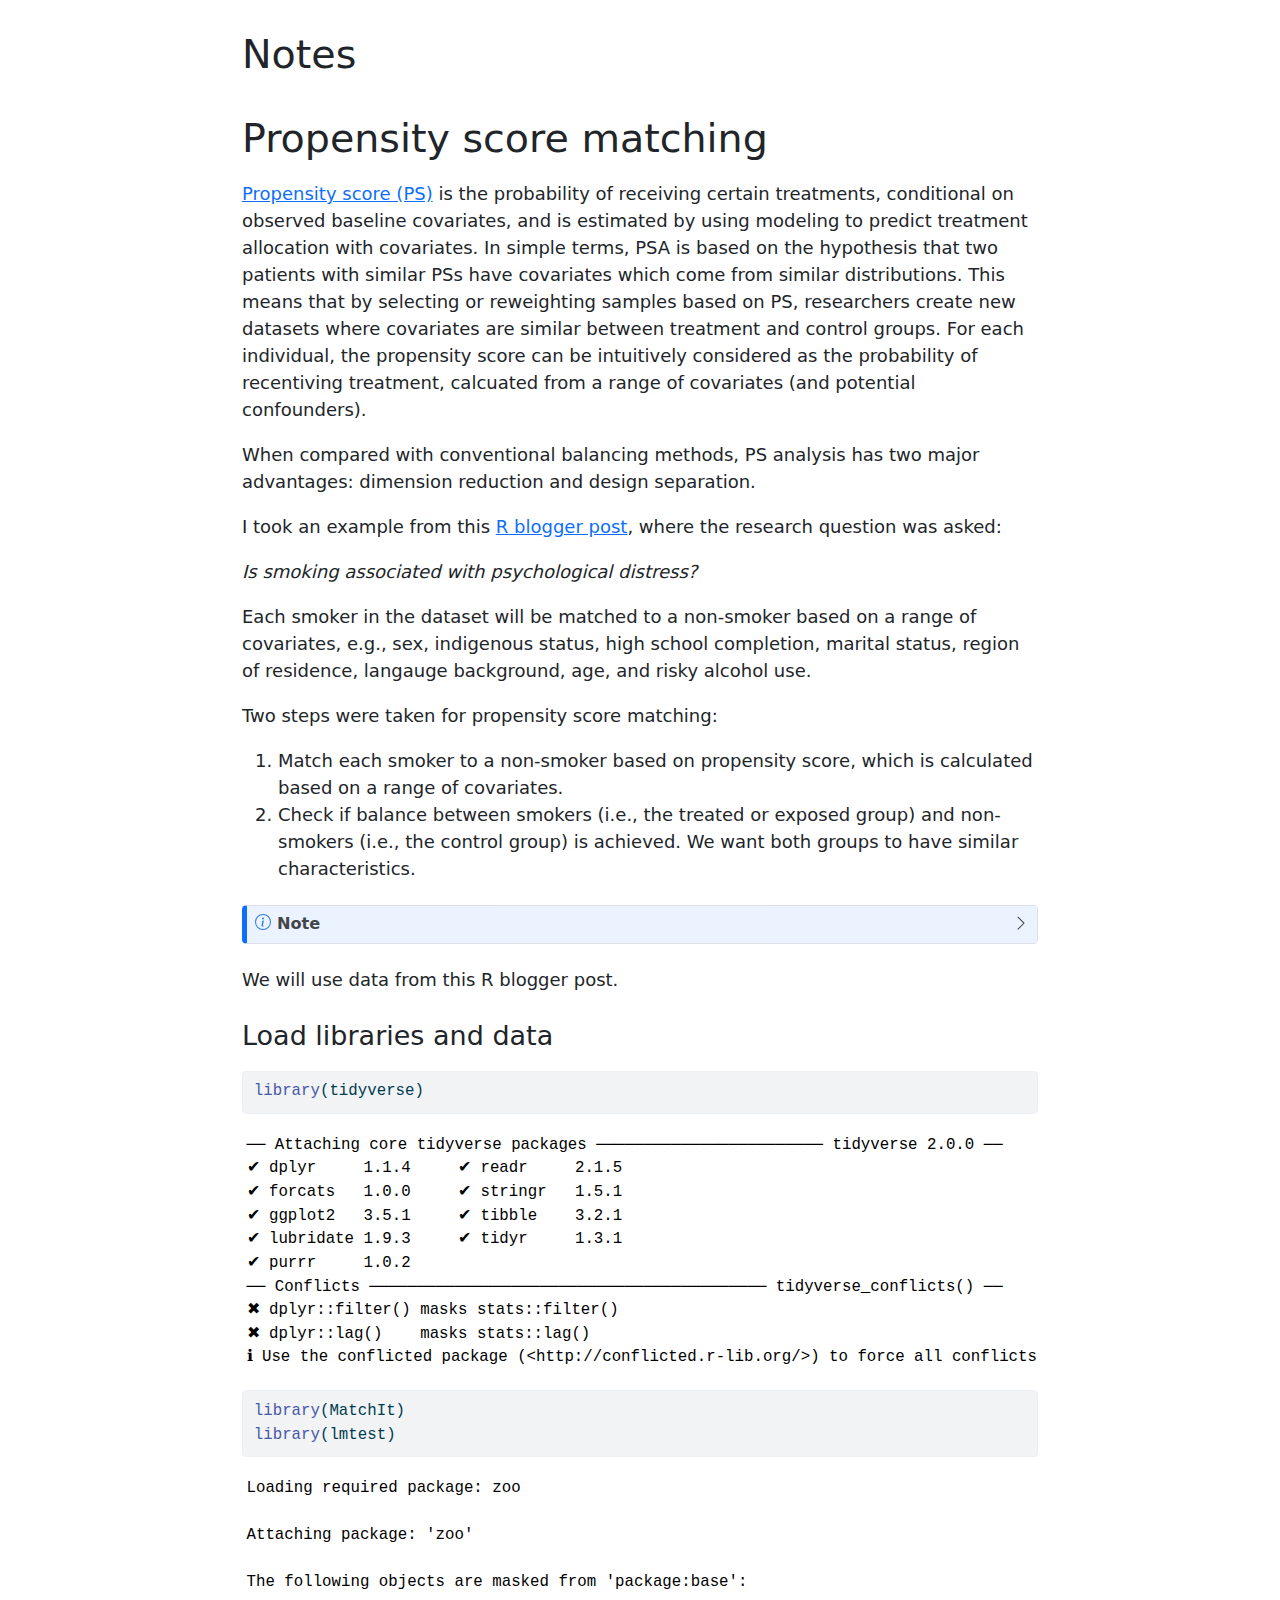
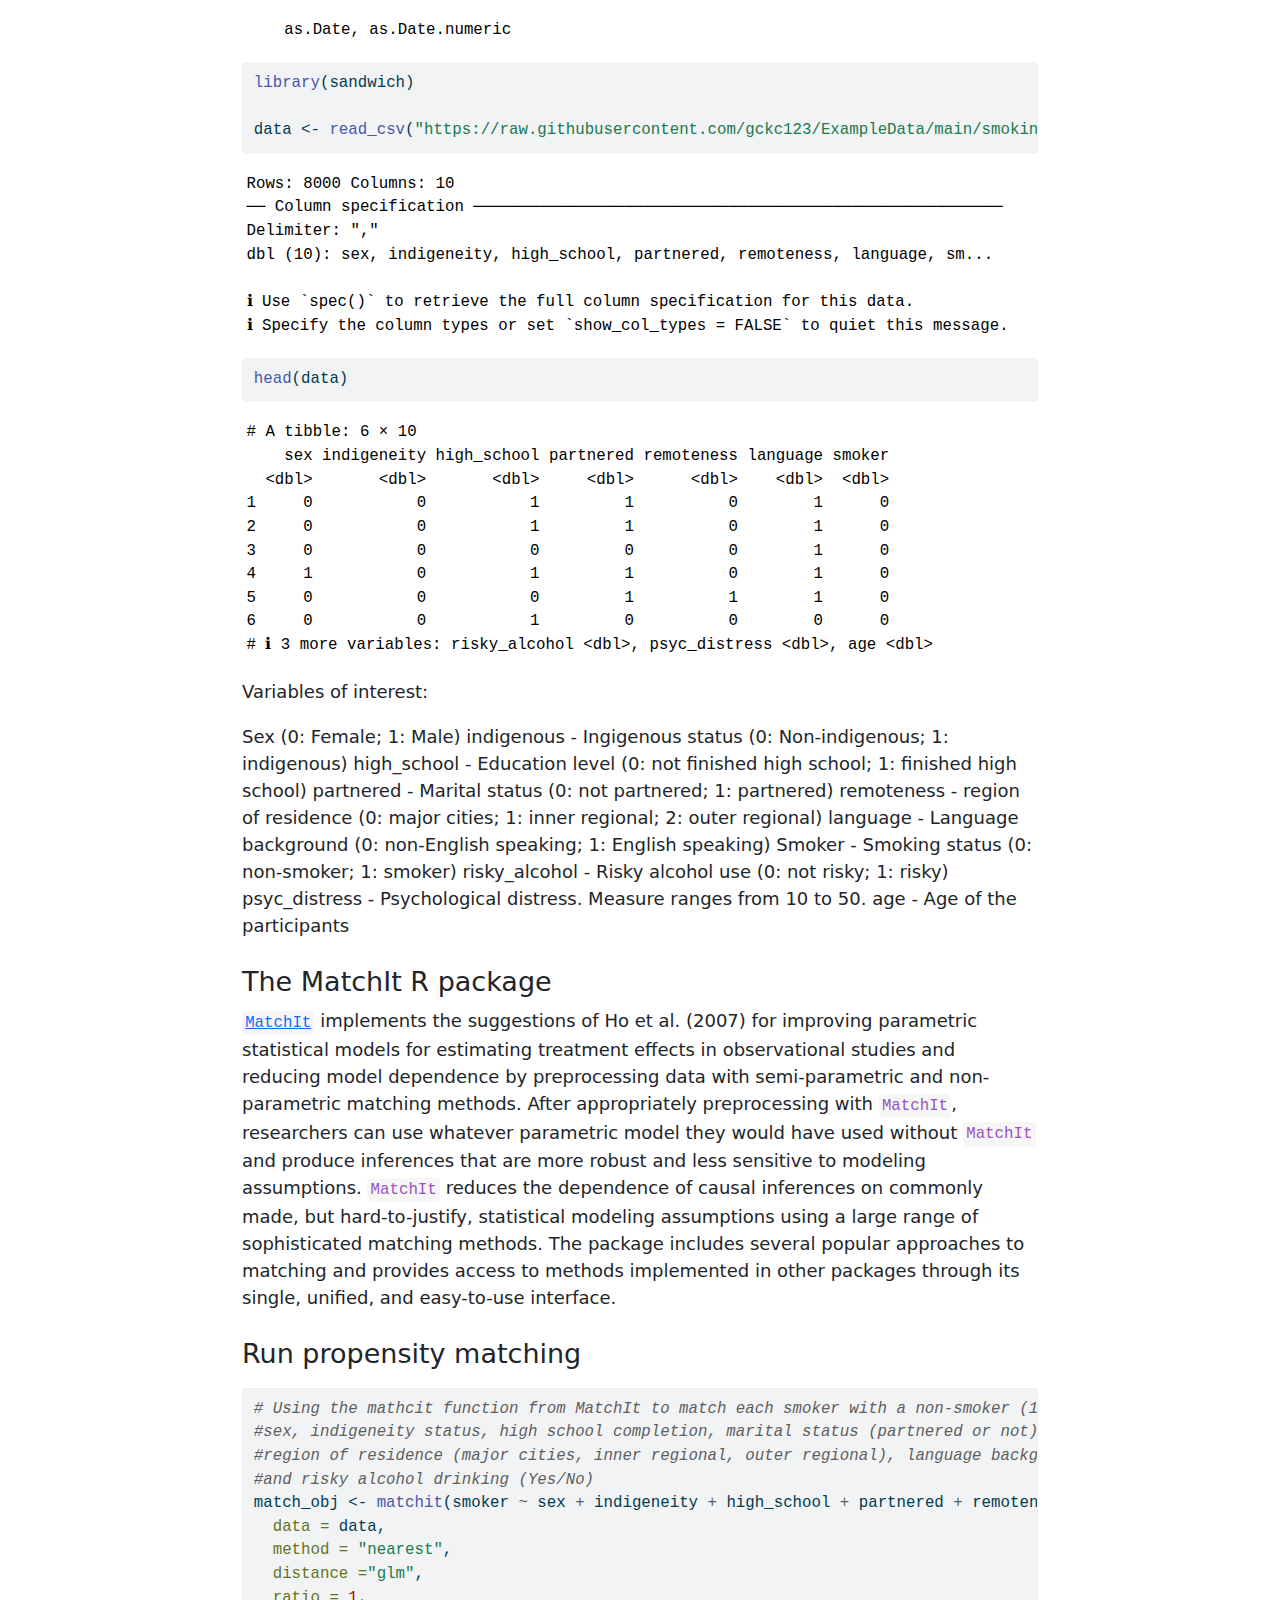
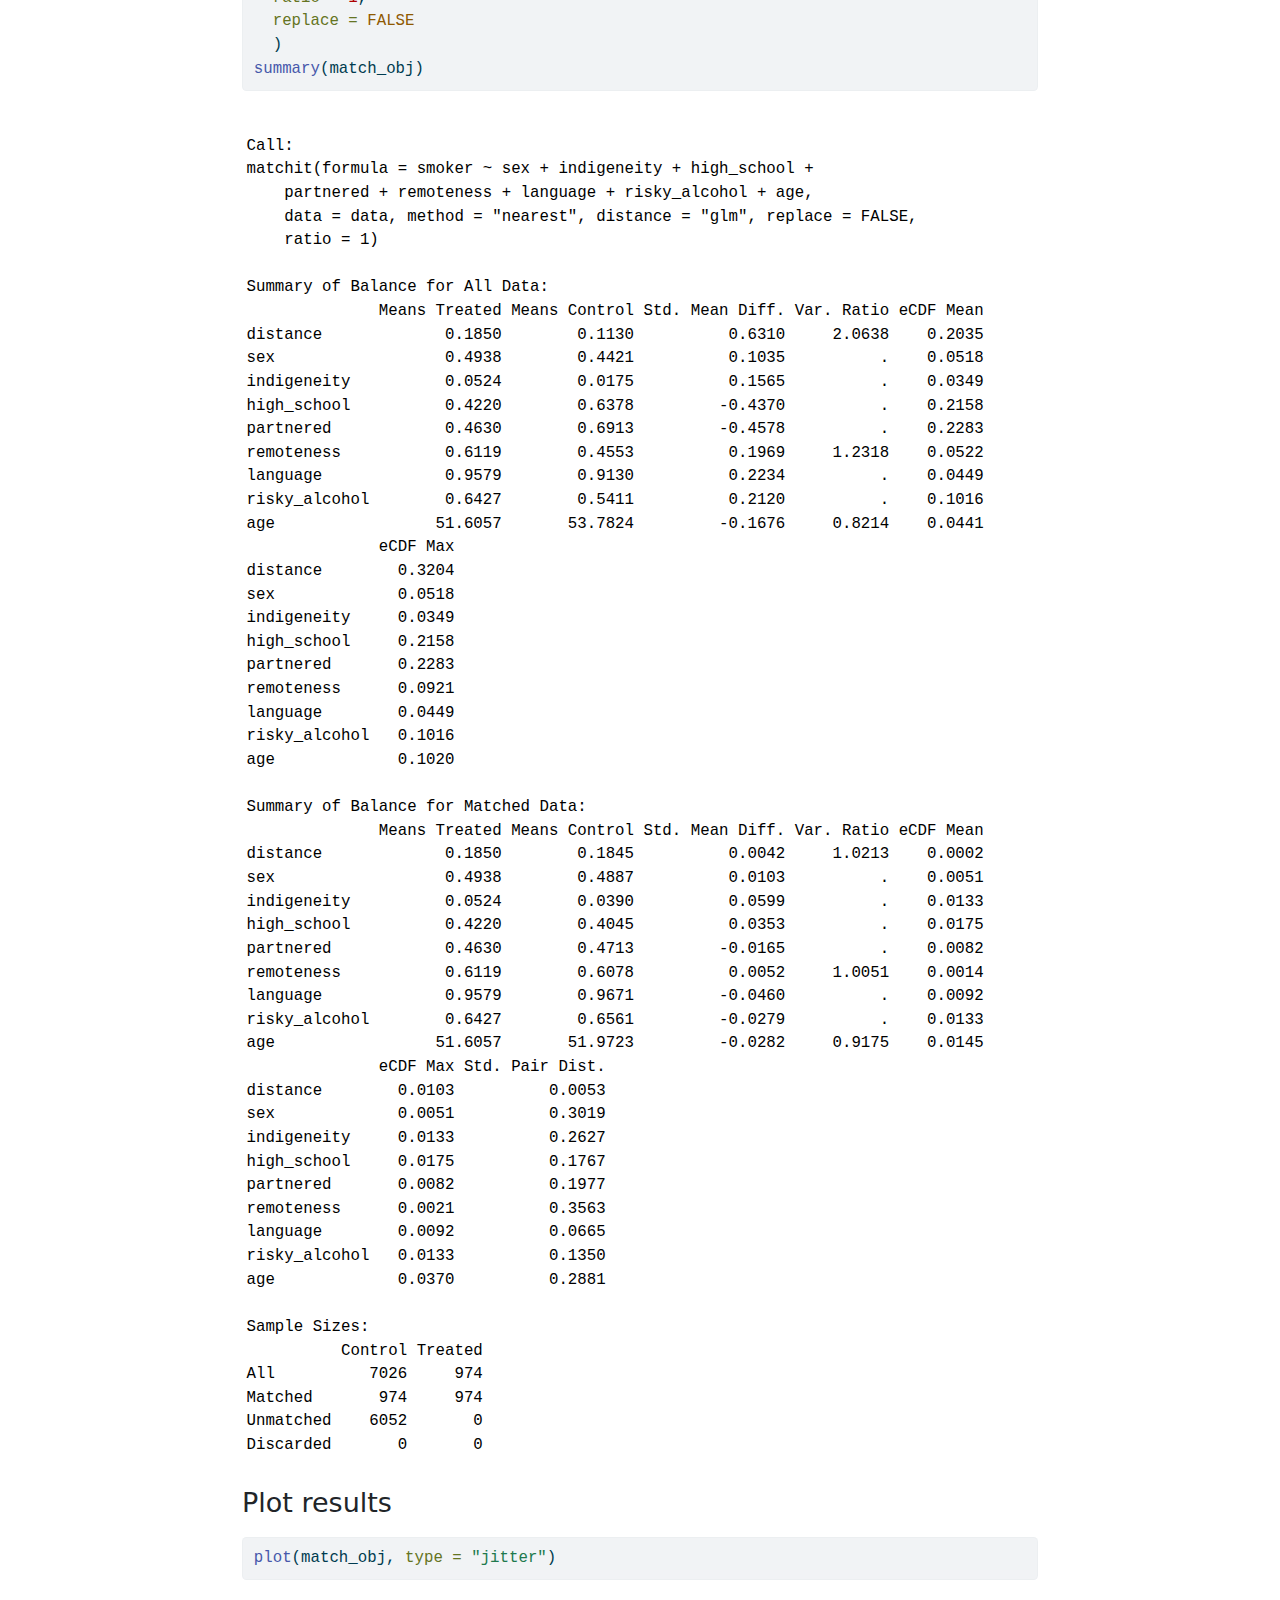
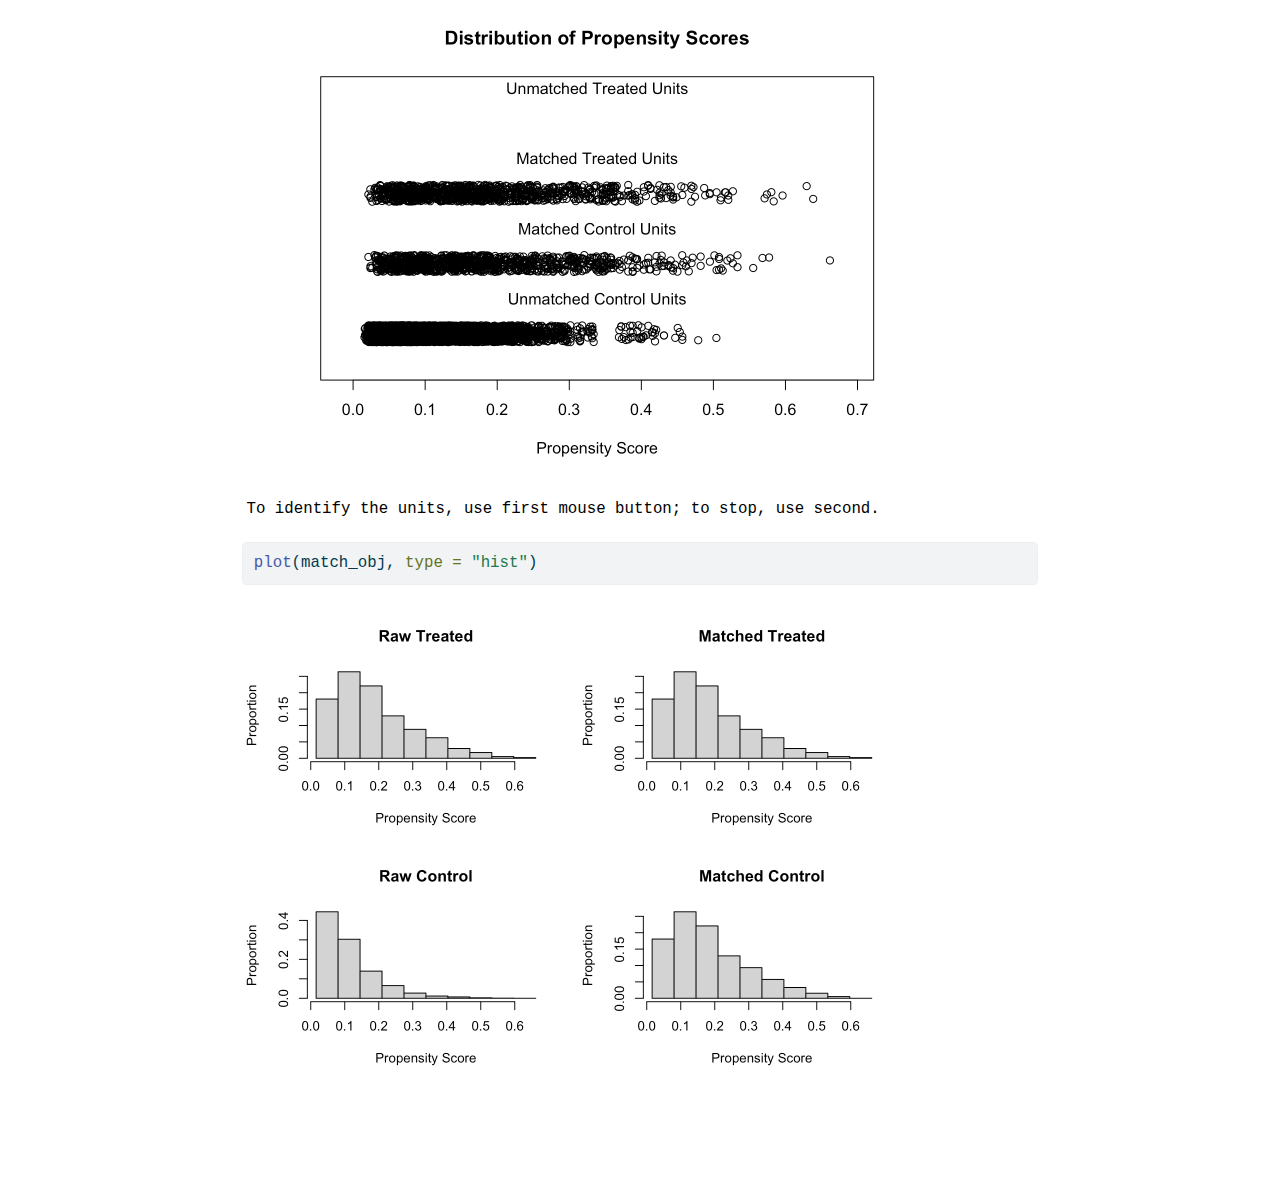
==== docs/Notes.html @ c9691640 "render docs" ====
<!DOCTYPE html>
<html xmlns="http://www.w3.org/1999/xhtml" lang="en" xml:lang="en"><head>

<meta charset="utf-8">
<meta name="generator" content="quarto-1.0.37">

<meta name="viewport" content="width=device-width, initial-scale=1.0, user-scalable=yes">


<title>Notes</title>
<style>
code{white-space: pre-wrap;}
span.smallcaps{font-variant: small-caps;}
span.underline{text-decoration: underline;}
div.column{display: inline-block; vertical-align: top; width: 50%;}
div.hanging-indent{margin-left: 1.5em; text-indent: -1.5em;}
ul.task-list{list-style: none;}
pre > code.sourceCode { white-space: pre; position: relative; }
pre > code.sourceCode > span { display: inline-block; line-height: 1.25; }
pre > code.sourceCode > span:empty { height: 1.2em; }
.sourceCode { overflow: visible; }
code.sourceCode > span { color: inherit; text-decoration: inherit; }
div.sourceCode { margin: 1em 0; }
pre.sourceCode { margin: 0; }
@media screen {
div.sourceCode { overflow: auto; }
}
@media print {
pre > code.sourceCode { white-space: pre-wrap; }
pre > code.sourceCode > span { text-indent: -5em; padding-left: 5em; }
}
pre.numberSource code
  { counter-reset: source-line 0; }
pre.numberSource code > span
  { position: relative; left: -4em; counter-increment: source-line; }
pre.numberSource code > span > a:first-child::before
  { content: counter(source-line);
    position: relative; left: -1em; text-align: right; vertical-align: baseline;
    border: none; display: inline-block;
    -webkit-touch-callout: none; -webkit-user-select: none;
    -khtml-user-select: none; -moz-user-select: none;
    -ms-user-select: none; user-select: none;
    padding: 0 4px; width: 4em;
    color: #aaaaaa;
  }
pre.numberSource { margin-left: 3em; border-left: 1px solid #aaaaaa;  padding-left: 4px; }
div.sourceCode
  {   }
@media screen {
pre > code.sourceCode > span > a:first-child::before { text-decoration: underline; }
}
code span.al { color: #ff0000; font-weight: bold; } /* Alert */
code span.an { color: #60a0b0; font-weight: bold; font-style: italic; } /* Annotation */
code span.at { color: #7d9029; } /* Attribute */
code span.bn { color: #40a070; } /* BaseN */
code span.bu { } /* BuiltIn */
code span.cf { color: #007020; font-weight: bold; } /* ControlFlow */
code span.ch { color: #4070a0; } /* Char */
code span.cn { color: #880000; } /* Constant */
code span.co { color: #60a0b0; font-style: italic; } /* Comment */
code span.cv { color: #60a0b0; font-weight: bold; font-style: italic; } /* CommentVar */
code span.do { color: #ba2121; font-style: italic; } /* Documentation */
code span.dt { color: #902000; } /* DataType */
code span.dv { color: #40a070; } /* DecVal */
code span.er { color: #ff0000; font-weight: bold; } /* Error */
code span.ex { } /* Extension */
code span.fl { color: #40a070; } /* Float */
code span.fu { color: #06287e; } /* Function */
code span.im { } /* Import */
code span.in { color: #60a0b0; font-weight: bold; font-style: italic; } /* Information */
code span.kw { color: #007020; font-weight: bold; } /* Keyword */
code span.op { color: #666666; } /* Operator */
code span.ot { color: #007020; } /* Other */
code span.pp { color: #bc7a00; } /* Preprocessor */
code span.sc { color: #4070a0; } /* SpecialChar */
code span.ss { color: #bb6688; } /* SpecialString */
code span.st { color: #4070a0; } /* String */
code span.va { color: #19177c; } /* Variable */
code span.vs { color: #4070a0; } /* VerbatimString */
code span.wa { color: #60a0b0; font-weight: bold; font-style: italic; } /* Warning */
</style>


<script src="site_libs/quarto-nav/quarto-nav.js"></script>
<script src="site_libs/clipboard/clipboard.min.js"></script>
<script src="site_libs/quarto-search/autocomplete.umd.js"></script>
<script src="site_libs/quarto-search/fuse.min.js"></script>
<script src="site_libs/quarto-search/quarto-search.js"></script>
<meta name="quarto:offset" content="./">
<script src="site_libs/quarto-html/quarto.js"></script>
<script src="site_libs/quarto-html/popper.min.js"></script>
<script src="site_libs/quarto-html/tippy.umd.min.js"></script>
<script src="site_libs/quarto-html/anchor.min.js"></script>
<link href="site_libs/quarto-html/tippy.css" rel="stylesheet">
<link href="site_libs/quarto-html/quarto-syntax-highlighting.css" rel="stylesheet" id="quarto-text-highlighting-styles">
<script src="site_libs/bootstrap/bootstrap.min.js"></script>
<link href="site_libs/bootstrap/bootstrap-icons.css" rel="stylesheet">
<link href="site_libs/bootstrap/bootstrap.min.css" rel="stylesheet" id="quarto-bootstrap" data-mode="light">
<script id="quarto-search-options" type="application/json">{
  "location": "sidebar",
  "copy-button": false,
  "collapse-after": 3,
  "panel-placement": "start",
  "type": "textbox",
  "limit": 20,
  "language": {
    "search-no-results-text": "No results",
    "search-matching-documents-text": "matching documents",
    "search-copy-link-title": "Copy link to search",
    "search-hide-matches-text": "Hide additional matches",
    "search-more-match-text": "more match in this document",
    "search-more-matches-text": "more matches in this document",
    "search-clear-button-title": "Clear",
    "search-detached-cancel-button-title": "Cancel",
    "search-submit-button-title": "Submit"
  }
}</script>


</head>

<body class="fullcontent">

<div id="quarto-search-results"></div>
<!-- content -->
<div id="quarto-content" class="quarto-container page-columns page-rows-contents page-layout-article">
<!-- sidebar -->
<!-- margin-sidebar -->
    
<!-- main -->
<main class="content" id="quarto-document-content">

<header id="title-block-header" class="quarto-title-block default">
<div class="quarto-title">
<h1 class="title">Notes</h1>
</div>



<div class="quarto-title-meta">

    
    
  </div>
  

</header>

<section id="propensity-score-matching" class="level1">
<h1>Propensity score matching</h1>
<p><a href="https://www.ncbi.nlm.nih.gov/pmc/articles/PMC8246231/">Propensity score (PS)</a> is the probability of receiving certain treatments, conditional on observed baseline covariates, and is estimated by using modeling to predict treatment allocation with covariates. In simple terms, PSA is based on the hypothesis that two patients with similar PSs have covariates which come from similar distributions. This means that by selecting or reweighting samples based on PS, researchers create new datasets where covariates are similar between treatment and control groups. For each individual, the propensity score can be intuitively considered as the probability of recentiving treatment, calcuated from a range of covariates (and potential confounders).</p>
<p>When compared with conventional balancing methods, PS analysis has two major advantages: dimension reduction and design separation.</p>
<p>I took an example from this <a href="https://www.r-bloggers.com/2022/04/propensity-score-matching/">R blogger post</a>, where the research question was asked:</p>
<p><em>Is smoking associated with psychological distress?</em></p>
<p>Each smoker in the dataset will be matched to a non-smoker based on a range of covariates, e.g., sex, indigenous status, high school completion, marital status, region of residence, langauge background, age, and risky alcohol use.</p>
<p>Two steps were taken for propensity score matching:</p>
<ol type="1">
<li>Match each smoker to a non-smoker based on propensity score, which is calculated based on a range of covariates.</li>
<li>Check if balance between smokers (i.e., the treated or exposed group) and non-smokers (i.e., the control group) is achieved. We want both groups to have similar characteristics.</li>
</ol>
<div class="callout-note callout callout-style-default callout-captioned">
<div class="callout-header d-flex align-content-center" data-bs-toggle="collapse" data-bs-target=".callout-1-contents" aria-controls="callout-1" aria-expanded="false" aria-label="Toggle callout">
<div class="callout-icon-container">
<i class="callout-icon"></i>
</div>
<div class="callout-caption-container flex-fill">
Note
</div>
<div class="callout-btn-toggle d-inline-block border-0 py-1 ps-1 pe-0 float-end"><i class="callout-toggle"></i></div>
</div>
<div id="callout-1" class="callout-1-contents callout-collapse collapse">
<div class="callout-body-container callout-body">
<p>There are <a href="https://www.ncbi.nlm.nih.gov/pmc/articles/PMC8246231/">six steps</a> in a complete analysis using propensity score matching:</p>
<ol type="1">
<li>Preprocess data sets, identify outliers, and interpolate missing values.</li>
<li>A model is specified, such as logistic regression, and trained on the dataset to predict whether a patient will be treated. For every patient, the trained model generates a probability of receiving treatment; i.e., his or her PS.</li>
<li>Matching based on PS, where different matching methods are tried, such as nearest neighbor, or optimal or genetic matching</li>
<li>The balance of covariates between treatment and control groups is checked by calculating balance statistics and generating plots. A poor balance indicates that the model estimating PS needs to be respecified.</li>
<li>The treatment effects are estimated using matched data.</li>
<li>Sensitivity analyses are performed to check the robustness of study results for hidden bias</li>
</ol>
</div>
</div>
</div>
<p>We will use data from this R blogger post.</p>
<section id="load-libraries-and-data" class="level3">
<h3 class="anchored" data-anchor-id="load-libraries-and-data">Load libraries and data</h3>
<div class="cell">
<div class="sourceCode cell-code" id="cb1"><pre class="sourceCode r code-with-copy"><code class="sourceCode r"><span id="cb1-1"><a href="#cb1-1" aria-hidden="true" tabindex="-1"></a><span class="fu">library</span>(tidyverse)</span></code><button title="Copy to Clipboard" class="code-copy-button"><i class="bi"></i></button></pre></div>
<div class="cell-output cell-output-stderr">
<pre><code>── Attaching core tidyverse packages ──────────────────────── tidyverse 2.0.0 ──
✔ dplyr     1.1.4     ✔ readr     2.1.5
✔ forcats   1.0.0     ✔ stringr   1.5.1
✔ ggplot2   3.5.1     ✔ tibble    3.2.1
✔ lubridate 1.9.3     ✔ tidyr     1.3.1
✔ purrr     1.0.2     
── Conflicts ────────────────────────────────────────── tidyverse_conflicts() ──
✖ dplyr::filter() masks stats::filter()
✖ dplyr::lag()    masks stats::lag()
ℹ Use the conflicted package (&lt;http://conflicted.r-lib.org/&gt;) to force all conflicts to become errors</code></pre>
</div>
<div class="sourceCode cell-code" id="cb3"><pre class="sourceCode r code-with-copy"><code class="sourceCode r"><span id="cb3-1"><a href="#cb3-1" aria-hidden="true" tabindex="-1"></a><span class="fu">library</span>(MatchIt)</span>
<span id="cb3-2"><a href="#cb3-2" aria-hidden="true" tabindex="-1"></a><span class="fu">library</span>(lmtest)</span></code><button title="Copy to Clipboard" class="code-copy-button"><i class="bi"></i></button></pre></div>
<div class="cell-output cell-output-stderr">
<pre><code>Loading required package: zoo

Attaching package: 'zoo'

The following objects are masked from 'package:base':

    as.Date, as.Date.numeric</code></pre>
</div>
<div class="sourceCode cell-code" id="cb5"><pre class="sourceCode r code-with-copy"><code class="sourceCode r"><span id="cb5-1"><a href="#cb5-1" aria-hidden="true" tabindex="-1"></a><span class="fu">library</span>(sandwich)</span>
<span id="cb5-2"><a href="#cb5-2" aria-hidden="true" tabindex="-1"></a></span>
<span id="cb5-3"><a href="#cb5-3" aria-hidden="true" tabindex="-1"></a>data <span class="ot">&lt;-</span> <span class="fu">read_csv</span>(<span class="st">"https://raw.githubusercontent.com/gckc123/ExampleData/main/smoking_psyc_distress.csv"</span>)</span></code><button title="Copy to Clipboard" class="code-copy-button"><i class="bi"></i></button></pre></div>
<div class="cell-output cell-output-stderr">
<pre><code>Rows: 8000 Columns: 10
── Column specification ────────────────────────────────────────────────────────
Delimiter: ","
dbl (10): sex, indigeneity, high_school, partnered, remoteness, language, sm...

ℹ Use `spec()` to retrieve the full column specification for this data.
ℹ Specify the column types or set `show_col_types = FALSE` to quiet this message.</code></pre>
</div>
<div class="sourceCode cell-code" id="cb7"><pre class="sourceCode r code-with-copy"><code class="sourceCode r"><span id="cb7-1"><a href="#cb7-1" aria-hidden="true" tabindex="-1"></a><span class="fu">head</span>(data)</span></code><button title="Copy to Clipboard" class="code-copy-button"><i class="bi"></i></button></pre></div>
<div class="cell-output cell-output-stdout">
<pre><code># A tibble: 6 × 10
    sex indigeneity high_school partnered remoteness language smoker
  &lt;dbl&gt;       &lt;dbl&gt;       &lt;dbl&gt;     &lt;dbl&gt;      &lt;dbl&gt;    &lt;dbl&gt;  &lt;dbl&gt;
1     0           0           1         1          0        1      0
2     0           0           1         1          0        1      0
3     0           0           0         0          0        1      0
4     1           0           1         1          0        1      0
5     0           0           0         1          1        1      0
6     0           0           1         0          0        0      0
# ℹ 3 more variables: risky_alcohol &lt;dbl&gt;, psyc_distress &lt;dbl&gt;, age &lt;dbl&gt;</code></pre>
</div>
</div>
<p>Variables of interest:</p>
<p>Sex (0: Female; 1: Male) indigenous - Ingigenous status (0: Non-indigenous; 1: indigenous) high_school - Education level (0: not finished high school; 1: finished high school) partnered - Marital status (0: not partnered; 1: partnered) remoteness - region of residence (0: major cities; 1: inner regional; 2: outer regional) language - Language background (0: non-English speaking; 1: English speaking) Smoker - Smoking status (0: non-smoker; 1: smoker) risky_alcohol - Risky alcohol use (0: not risky; 1: risky) psyc_distress - Psychological distress. Measure ranges from 10 to 50. age - Age of the participants</p>
</section>
<section id="the-matchit-r-package" class="level3">
<h3 class="anchored" data-anchor-id="the-matchit-r-package">The MatchIt R package</h3>
<p><a href="https://cran.r-project.org/web/packages/MatchIt/vignettes/MatchIt.html"><code>MatchIt</code></a> implements the suggestions of Ho et al.&nbsp;(2007) for improving parametric statistical models for estimating treatment effects in observational studies and reducing model dependence by preprocessing data with semi-parametric and non-parametric matching methods. After appropriately preprocessing with <code>MatchIt</code>, researchers can use whatever parametric model they would have used without <code>MatchIt</code> and produce inferences that are more robust and less sensitive to modeling assumptions. <code>MatchIt</code> reduces the dependence of causal inferences on commonly made, but hard-to-justify, statistical modeling assumptions using a large range of sophisticated matching methods. The package includes several popular approaches to matching and provides access to methods implemented in other packages through its single, unified, and easy-to-use interface.</p>
</section>
<section id="run-propensity-matching" class="level3">
<h3 class="anchored" data-anchor-id="run-propensity-matching">Run propensity matching</h3>
<div class="cell">
<div class="sourceCode cell-code" id="cb9"><pre class="sourceCode r code-with-copy"><code class="sourceCode r"><span id="cb9-1"><a href="#cb9-1" aria-hidden="true" tabindex="-1"></a><span class="co"># Using the mathcit function from MatchIt to match each smoker with a non-smoker (1 to 1 matching) based on</span></span>
<span id="cb9-2"><a href="#cb9-2" aria-hidden="true" tabindex="-1"></a><span class="co">#sex, indigeneity status, high school completion, marital status (partnered or not),</span></span>
<span id="cb9-3"><a href="#cb9-3" aria-hidden="true" tabindex="-1"></a><span class="co">#region of residence (major cities, inner regional, outer regional), language background (English speaking Yes/No) </span></span>
<span id="cb9-4"><a href="#cb9-4" aria-hidden="true" tabindex="-1"></a><span class="co">#and risky alcohol drinking (Yes/No)</span></span>
<span id="cb9-5"><a href="#cb9-5" aria-hidden="true" tabindex="-1"></a>match_obj <span class="ot">&lt;-</span> <span class="fu">matchit</span>(smoker <span class="sc">~</span> sex <span class="sc">+</span> indigeneity <span class="sc">+</span> high_school <span class="sc">+</span> partnered <span class="sc">+</span> remoteness <span class="sc">+</span> language <span class="sc">+</span> risky_alcohol <span class="sc">+</span> age,</span>
<span id="cb9-6"><a href="#cb9-6" aria-hidden="true" tabindex="-1"></a>  <span class="at">data =</span> data, </span>
<span id="cb9-7"><a href="#cb9-7" aria-hidden="true" tabindex="-1"></a>  <span class="at">method =</span> <span class="st">"nearest"</span>, </span>
<span id="cb9-8"><a href="#cb9-8" aria-hidden="true" tabindex="-1"></a>  <span class="at">distance =</span><span class="st">"glm"</span>,</span>
<span id="cb9-9"><a href="#cb9-9" aria-hidden="true" tabindex="-1"></a>  <span class="at">ratio =</span> <span class="dv">1</span>,</span>
<span id="cb9-10"><a href="#cb9-10" aria-hidden="true" tabindex="-1"></a>  <span class="at">replace =</span> <span class="cn">FALSE</span></span>
<span id="cb9-11"><a href="#cb9-11" aria-hidden="true" tabindex="-1"></a>  )</span>
<span id="cb9-12"><a href="#cb9-12" aria-hidden="true" tabindex="-1"></a><span class="fu">summary</span>(match_obj)</span></code><button title="Copy to Clipboard" class="code-copy-button"><i class="bi"></i></button></pre></div>
<div class="cell-output cell-output-stdout">
<pre><code>
Call:
matchit(formula = smoker ~ sex + indigeneity + high_school + 
    partnered + remoteness + language + risky_alcohol + age, 
    data = data, method = "nearest", distance = "glm", replace = FALSE, 
    ratio = 1)

Summary of Balance for All Data:
              Means Treated Means Control Std. Mean Diff. Var. Ratio eCDF Mean
distance             0.1850        0.1130          0.6310     2.0638    0.2035
sex                  0.4938        0.4421          0.1035          .    0.0518
indigeneity          0.0524        0.0175          0.1565          .    0.0349
high_school          0.4220        0.6378         -0.4370          .    0.2158
partnered            0.4630        0.6913         -0.4578          .    0.2283
remoteness           0.6119        0.4553          0.1969     1.2318    0.0522
language             0.9579        0.9130          0.2234          .    0.0449
risky_alcohol        0.6427        0.5411          0.2120          .    0.1016
age                 51.6057       53.7824         -0.1676     0.8214    0.0441
              eCDF Max
distance        0.3204
sex             0.0518
indigeneity     0.0349
high_school     0.2158
partnered       0.2283
remoteness      0.0921
language        0.0449
risky_alcohol   0.1016
age             0.1020

Summary of Balance for Matched Data:
              Means Treated Means Control Std. Mean Diff. Var. Ratio eCDF Mean
distance             0.1850        0.1845          0.0042     1.0213    0.0002
sex                  0.4938        0.4887          0.0103          .    0.0051
indigeneity          0.0524        0.0390          0.0599          .    0.0133
high_school          0.4220        0.4045          0.0353          .    0.0175
partnered            0.4630        0.4713         -0.0165          .    0.0082
remoteness           0.6119        0.6078          0.0052     1.0051    0.0014
language             0.9579        0.9671         -0.0460          .    0.0092
risky_alcohol        0.6427        0.6561         -0.0279          .    0.0133
age                 51.6057       51.9723         -0.0282     0.9175    0.0145
              eCDF Max Std. Pair Dist.
distance        0.0103          0.0053
sex             0.0051          0.3019
indigeneity     0.0133          0.2627
high_school     0.0175          0.1767
partnered       0.0082          0.1977
remoteness      0.0021          0.3563
language        0.0092          0.0665
risky_alcohol   0.0133          0.1350
age             0.0370          0.2881

Sample Sizes:
          Control Treated
All          7026     974
Matched       974     974
Unmatched    6052       0
Discarded       0       0</code></pre>
</div>
</div>
</section>
<section id="plot-results" class="level3">
<h3 class="anchored" data-anchor-id="plot-results">Plot results</h3>
<div class="cell">
<div class="sourceCode cell-code" id="cb11"><pre class="sourceCode r code-with-copy"><code class="sourceCode r"><span id="cb11-1"><a href="#cb11-1" aria-hidden="true" tabindex="-1"></a><span class="fu">plot</span>(match_obj, <span class="at">type =</span> <span class="st">"jitter"</span>)</span></code><button title="Copy to Clipboard" class="code-copy-button"><i class="bi"></i></button></pre></div>
<div class="cell-output-display">
<p><img src="Notes_files/figure-html/plot-1.png" class="img-fluid" width="672"></p>
</div>
<div class="cell-output cell-output-stdout">
<pre><code>To identify the units, use first mouse button; to stop, use second.</code></pre>
</div>
<div class="sourceCode cell-code" id="cb13"><pre class="sourceCode r code-with-copy"><code class="sourceCode r"><span id="cb13-1"><a href="#cb13-1" aria-hidden="true" tabindex="-1"></a><span class="fu">plot</span>(match_obj, <span class="at">type =</span> <span class="st">"hist"</span>)</span></code><button title="Copy to Clipboard" class="code-copy-button"><i class="bi"></i></button></pre></div>
<div class="cell-output-display">
<p><img src="Notes_files/figure-html/plot-2.png" class="img-fluid" width="672"></p>
</div>
</div>


</section>
</section>

</main> <!-- /main -->
<script id="quarto-html-after-body" type="application/javascript">
window.document.addEventListener("DOMContentLoaded", function (event) {
  const toggleBodyColorMode = (bsSheetEl) => {
    const mode = bsSheetEl.getAttribute("data-mode");
    const bodyEl = window.document.querySelector("body");
    if (mode === "dark") {
      bodyEl.classList.add("quarto-dark");
      bodyEl.classList.remove("quarto-light");
    } else {
      bodyEl.classList.add("quarto-light");
      bodyEl.classList.remove("quarto-dark");
    }
  }
  const toggleBodyColorPrimary = () => {
    const bsSheetEl = window.document.querySelector("link#quarto-bootstrap");
    if (bsSheetEl) {
      toggleBodyColorMode(bsSheetEl);
    }
  }
  toggleBodyColorPrimary();  
  const icon = "";
  const anchorJS = new window.AnchorJS();
  anchorJS.options = {
    placement: 'right',
    icon: icon
  };
  anchorJS.add('.anchored');
  const clipboard = new window.ClipboardJS('.code-copy-button', {
    target: function(trigger) {
      return trigger.previousElementSibling;
    }
  });
  clipboard.on('success', function(e) {
    // button target
    const button = e.trigger;
    // don't keep focus
    button.blur();
    // flash "checked"
    button.classList.add('code-copy-button-checked');
    var currentTitle = button.getAttribute("title");
    button.setAttribute("title", "Copied!");
    setTimeout(function() {
      button.setAttribute("title", currentTitle);
      button.classList.remove('code-copy-button-checked');
    }, 1000);
    // clear code selection
    e.clearSelection();
  });
  function tippyHover(el, contentFn) {
    const config = {
      allowHTML: true,
      content: contentFn,
      maxWidth: 500,
      delay: 100,
      arrow: false,
      appendTo: function(el) {
          return el.parentElement;
      },
      interactive: true,
      interactiveBorder: 10,
      theme: 'quarto',
      placement: 'bottom-start'
    };
    window.tippy(el, config); 
  }
  const noterefs = window.document.querySelectorAll('a[role="doc-noteref"]');
  for (var i=0; i<noterefs.length; i++) {
    const ref = noterefs[i];
    tippyHover(ref, function() {
      let href = ref.getAttribute('href');
      try { href = new URL(href).hash; } catch {}
      const id = href.replace(/^#\/?/, "");
      const note = window.document.getElementById(id);
      return note.innerHTML;
    });
  }
  var bibliorefs = window.document.querySelectorAll('a[role="doc-biblioref"]');
  for (var i=0; i<bibliorefs.length; i++) {
    const ref = bibliorefs[i];
    const cites = ref.parentNode.getAttribute('data-cites').split(' ');
    tippyHover(ref, function() {
      var popup = window.document.createElement('div');
      cites.forEach(function(cite) {
        var citeDiv = window.document.createElement('div');
        citeDiv.classList.add('hanging-indent');
        citeDiv.classList.add('csl-entry');
        var biblioDiv = window.document.getElementById('ref-' + cite);
        if (biblioDiv) {
          citeDiv.innerHTML = biblioDiv.innerHTML;
        }
        popup.appendChild(citeDiv);
      });
      return popup.innerHTML;
    });
  }
});
</script>
</div> <!-- /content -->



</body></html>
---- docs/site_libs/quarto-html/tippy.css ----
.tippy-box[data-animation=fade][data-state=hidden]{opacity:0}[data-tippy-root]{max-width:calc(100vw - 10px)}.tippy-box{position:relative;background-color:#333;color:#fff;border-radius:4px;font-size:14px;line-height:1.4;white-space:normal;outline:0;transition-property:transform,visibility,opacity}.tippy-box[data-placement^=top]>.tippy-arrow{bottom:0}.tippy-box[data-placement^=top]>.tippy-arrow:before{bottom:-7px;left:0;border-width:8px 8px 0;border-top-color:initial;transform-origin:center top}.tippy-box[data-placement^=bottom]>.tippy-arrow{top:0}.tippy-box[data-placement^=bottom]>.tippy-arrow:before{top:-7px;left:0;border-width:0 8px 8px;border-bottom-color:initial;transform-origin:center bottom}.tippy-box[data-placement^=left]>.tippy-arrow{right:0}.tippy-box[data-placement^=left]>.tippy-arrow:before{border-width:8px 0 8px 8px;border-left-color:initial;right:-7px;transform-origin:center left}.tippy-box[data-placement^=right]>.tippy-arrow{left:0}.tippy-box[data-placement^=right]>.tippy-arrow:before{left:-7px;border-width:8px 8px 8px 0;border-right-color:initial;transform-origin:center right}.tippy-box[data-inertia][data-state=visible]{transition-timing-function:cubic-bezier(.54,1.5,.38,1.11)}.tippy-arrow{width:16px;height:16px;color:#333}.tippy-arrow:before{content:"";position:absolute;border-color:transparent;border-style:solid}.tippy-content{position:relative;padding:5px 9px;z-index:1}
---- docs/site_libs/quarto-html/quarto-syntax-highlighting.css ----
/* quarto syntax highlight colors */
:root {
  --quarto-hl-ot-color: #003B4F;
  --quarto-hl-at-color: #657422;
  --quarto-hl-ss-color: #20794D;
  --quarto-hl-an-color: #5E5E5E;
  --quarto-hl-fu-color: #4758AB;
  --quarto-hl-st-color: #20794D;
  --quarto-hl-cf-color: #003B4F;
  --quarto-hl-op-color: #5E5E5E;
  --quarto-hl-er-color: #AD0000;
  --quarto-hl-bn-color: #AD0000;
  --quarto-hl-al-color: #AD0000;
  --quarto-hl-va-color: #111111;
  --quarto-hl-bu-color: inherit;
  --quarto-hl-ex-color: inherit;
  --quarto-hl-pp-color: #AD0000;
  --quarto-hl-in-color: #5E5E5E;
  --quarto-hl-vs-color: #20794D;
  --quarto-hl-wa-color: #5E5E5E;
  --quarto-hl-do-color: #5E5E5E;
  --quarto-hl-im-color: #00769E;
  --quarto-hl-ch-color: #20794D;
  --quarto-hl-dt-color: #AD0000;
  --quarto-hl-fl-color: #AD0000;
  --quarto-hl-co-color: #5E5E5E;
  --quarto-hl-cv-color: #5E5E5E;
  --quarto-hl-cn-color: #8f5902;
  --quarto-hl-sc-color: #5E5E5E;
  --quarto-hl-dv-color: #AD0000;
  --quarto-hl-kw-color: #003B4F;
}

/* other quarto variables */
:root {
  --quarto-font-monospace: SFMono-Regular, Menlo, Monaco, Consolas, "Liberation Mono", "Courier New", monospace;
}

pre > code.sourceCode > span {
  color: #003B4F;
}

code span {
  color: #003B4F;
}

code.sourceCode > span {
  color: #003B4F;
}

div.sourceCode,
div.sourceCode pre.sourceCode {
  color: #003B4F;
}

code span.ot {
  color: #003B4F;
}

code span.at {
  color: #657422;
}

code span.ss {
  color: #20794D;
}

code span.an {
  color: #5E5E5E;
}

code span.fu {
  color: #4758AB;
}

code span.st {
  color: #20794D;
}

code span.cf {
  color: #003B4F;
}

code span.op {
  color: #5E5E5E;
}

code span.er {
  color: #AD0000;
}

code span.bn {
  color: #AD0000;
}

code span.al {
  color: #AD0000;
}

code span.va {
  color: #111111;
}

code span.pp {
  color: #AD0000;
}

code span.in {
  color: #5E5E5E;
}

code span.vs {
  color: #20794D;
}

code span.wa {
  color: #5E5E5E;
  font-style: italic;
}

code span.do {
  color: #5E5E5E;
  font-style: italic;
}

code span.im {
  color: #00769E;
}

code span.ch {
  color: #20794D;
}

code span.dt {
  color: #AD0000;
}

code span.fl {
  color: #AD0000;
}

code span.co {
  color: #5E5E5E;
}

code span.cv {
  color: #5E5E5E;
  font-style: italic;
}

code span.cn {
  color: #8f5902;
}

code span.sc {
  color: #5E5E5E;
}

code span.dv {
  color: #AD0000;
}

code span.kw {
  color: #003B4F;
}

.prevent-inlining {
  content: "</";
}

/*# sourceMappingURL=debc5d5d77c3f9108843748ff7464032.css.map */
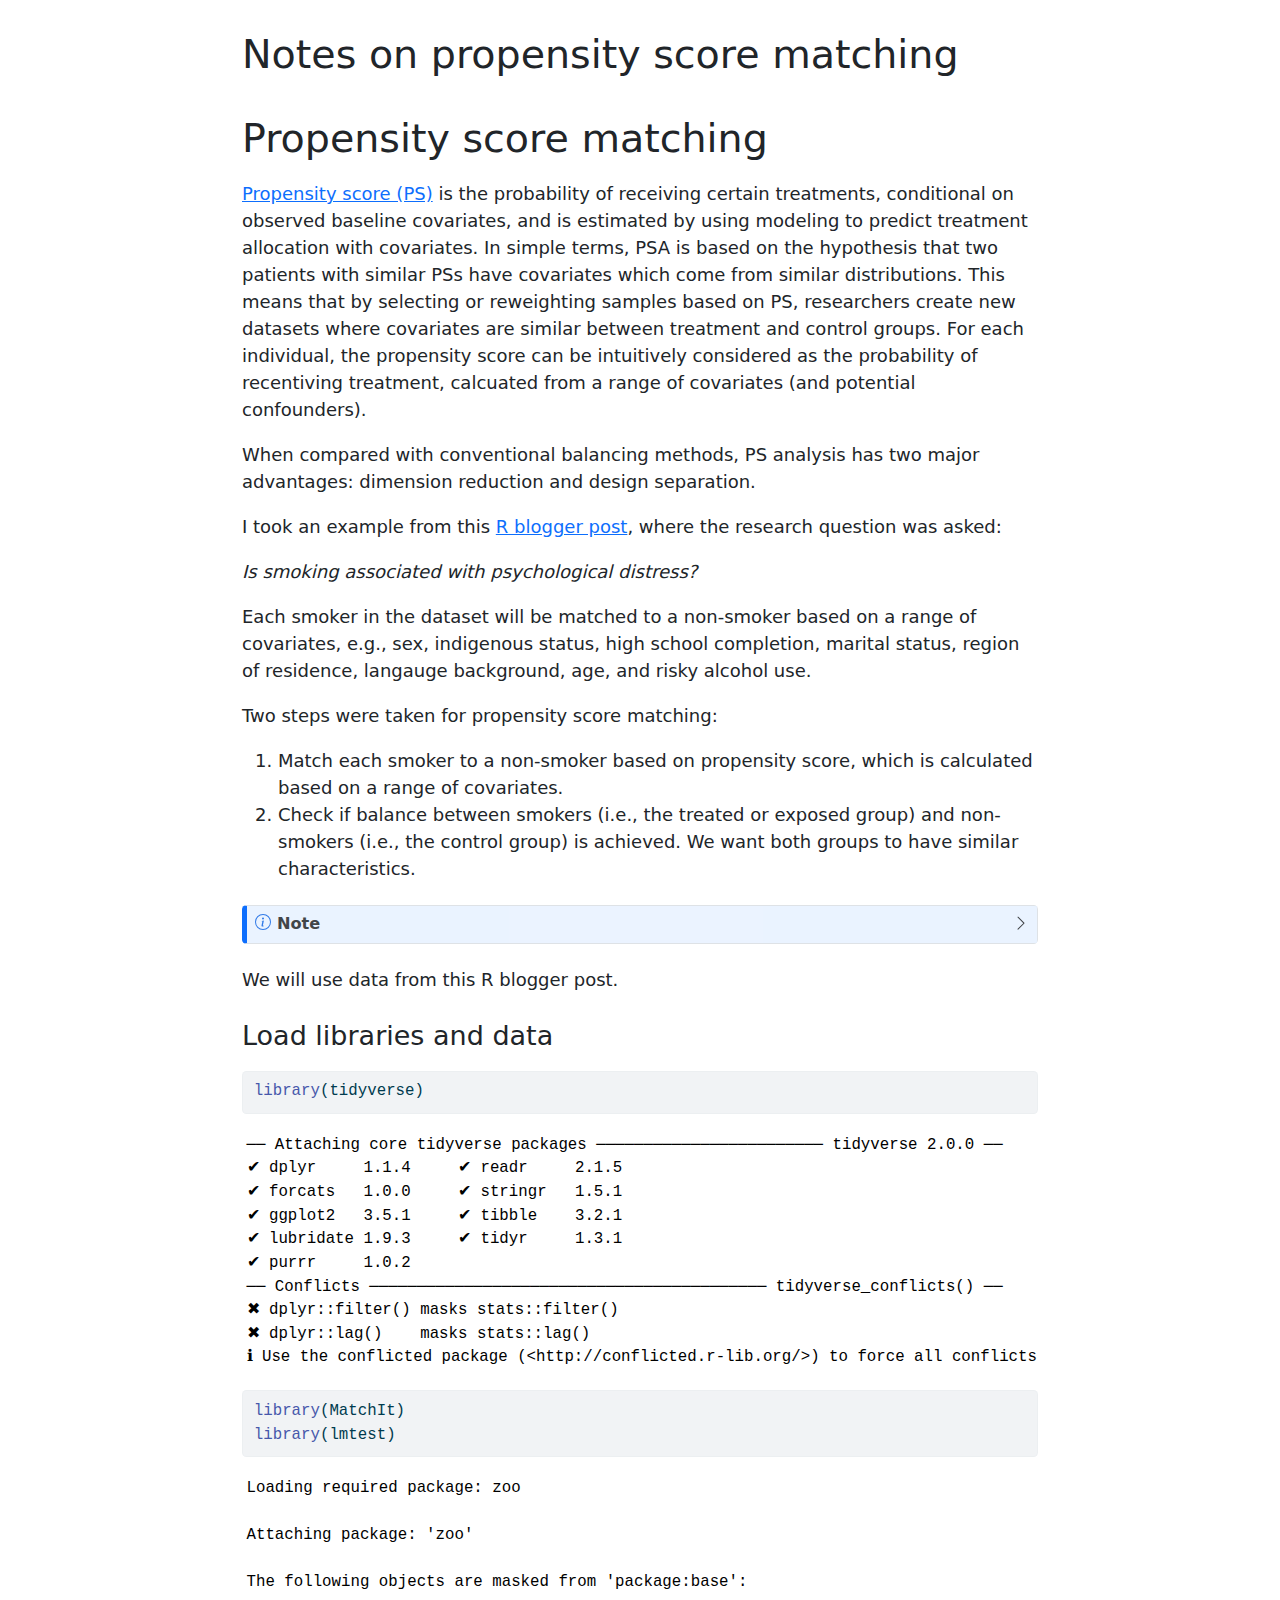
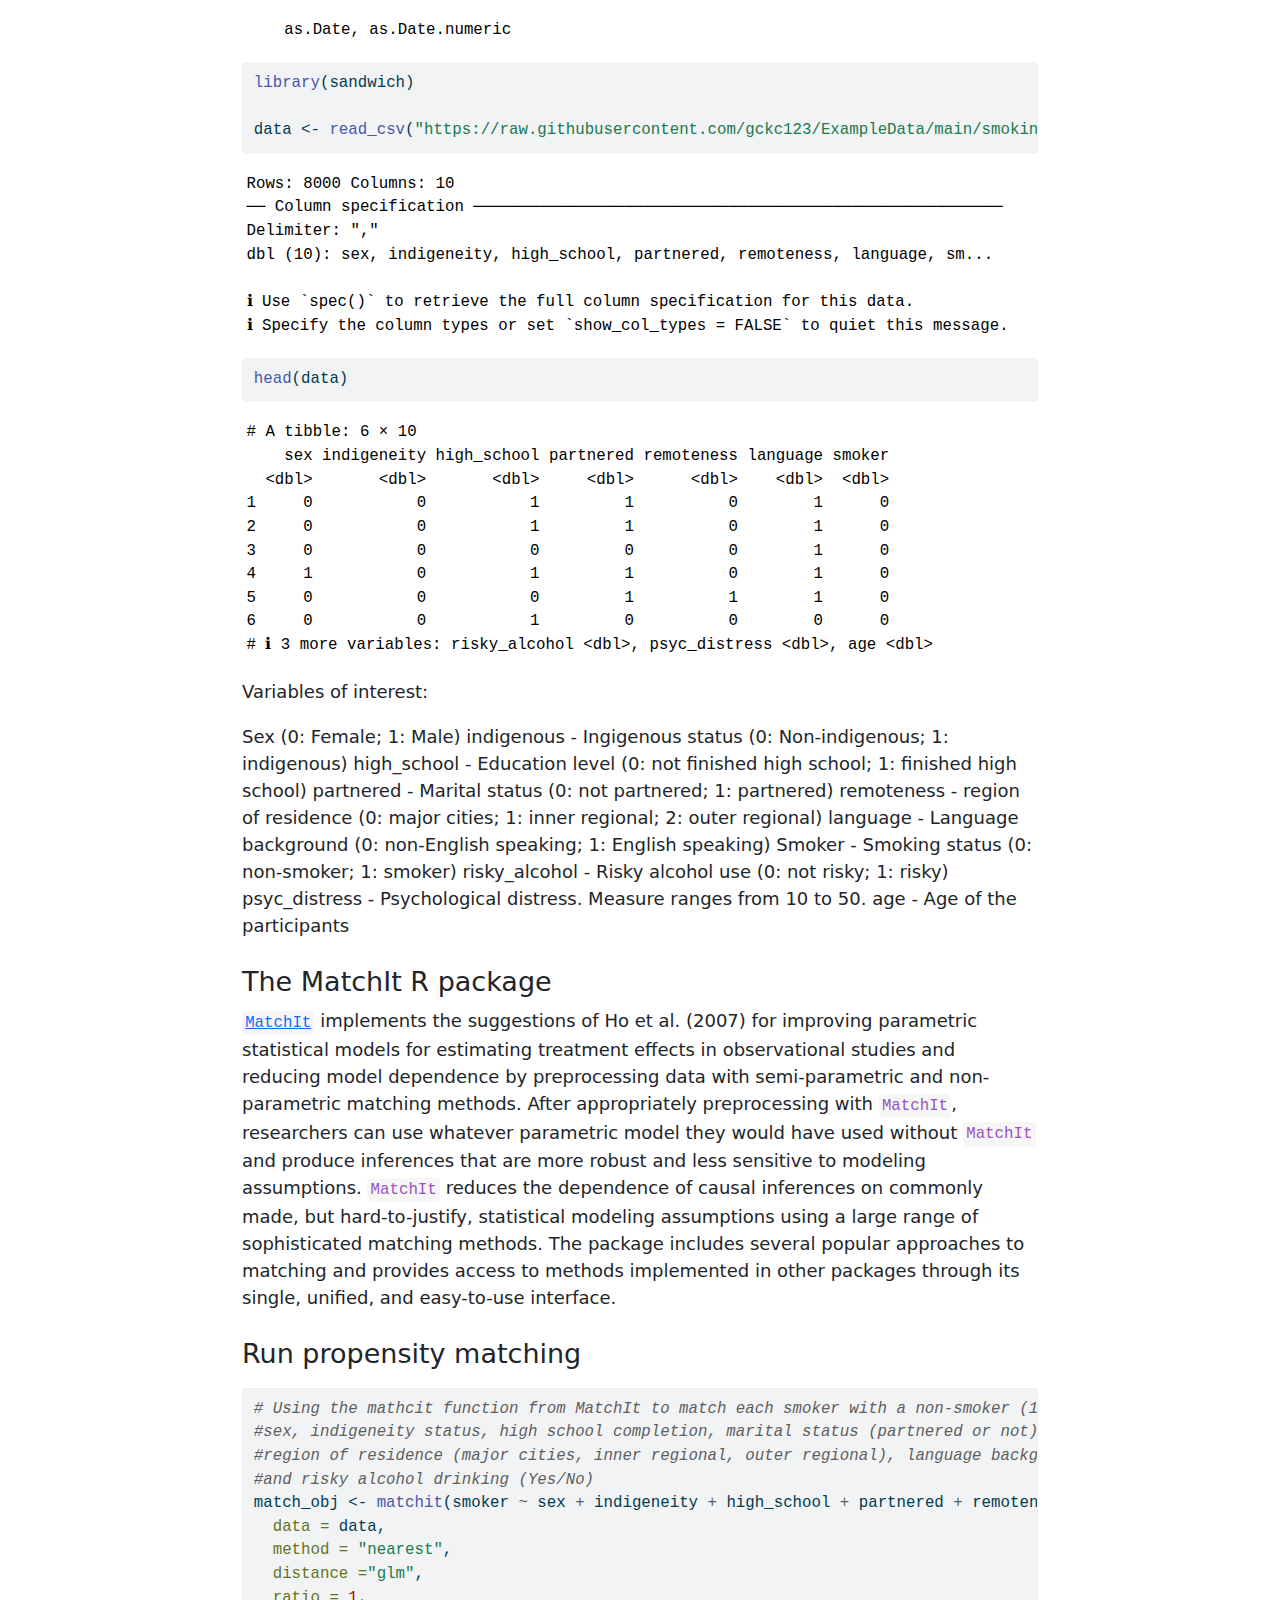
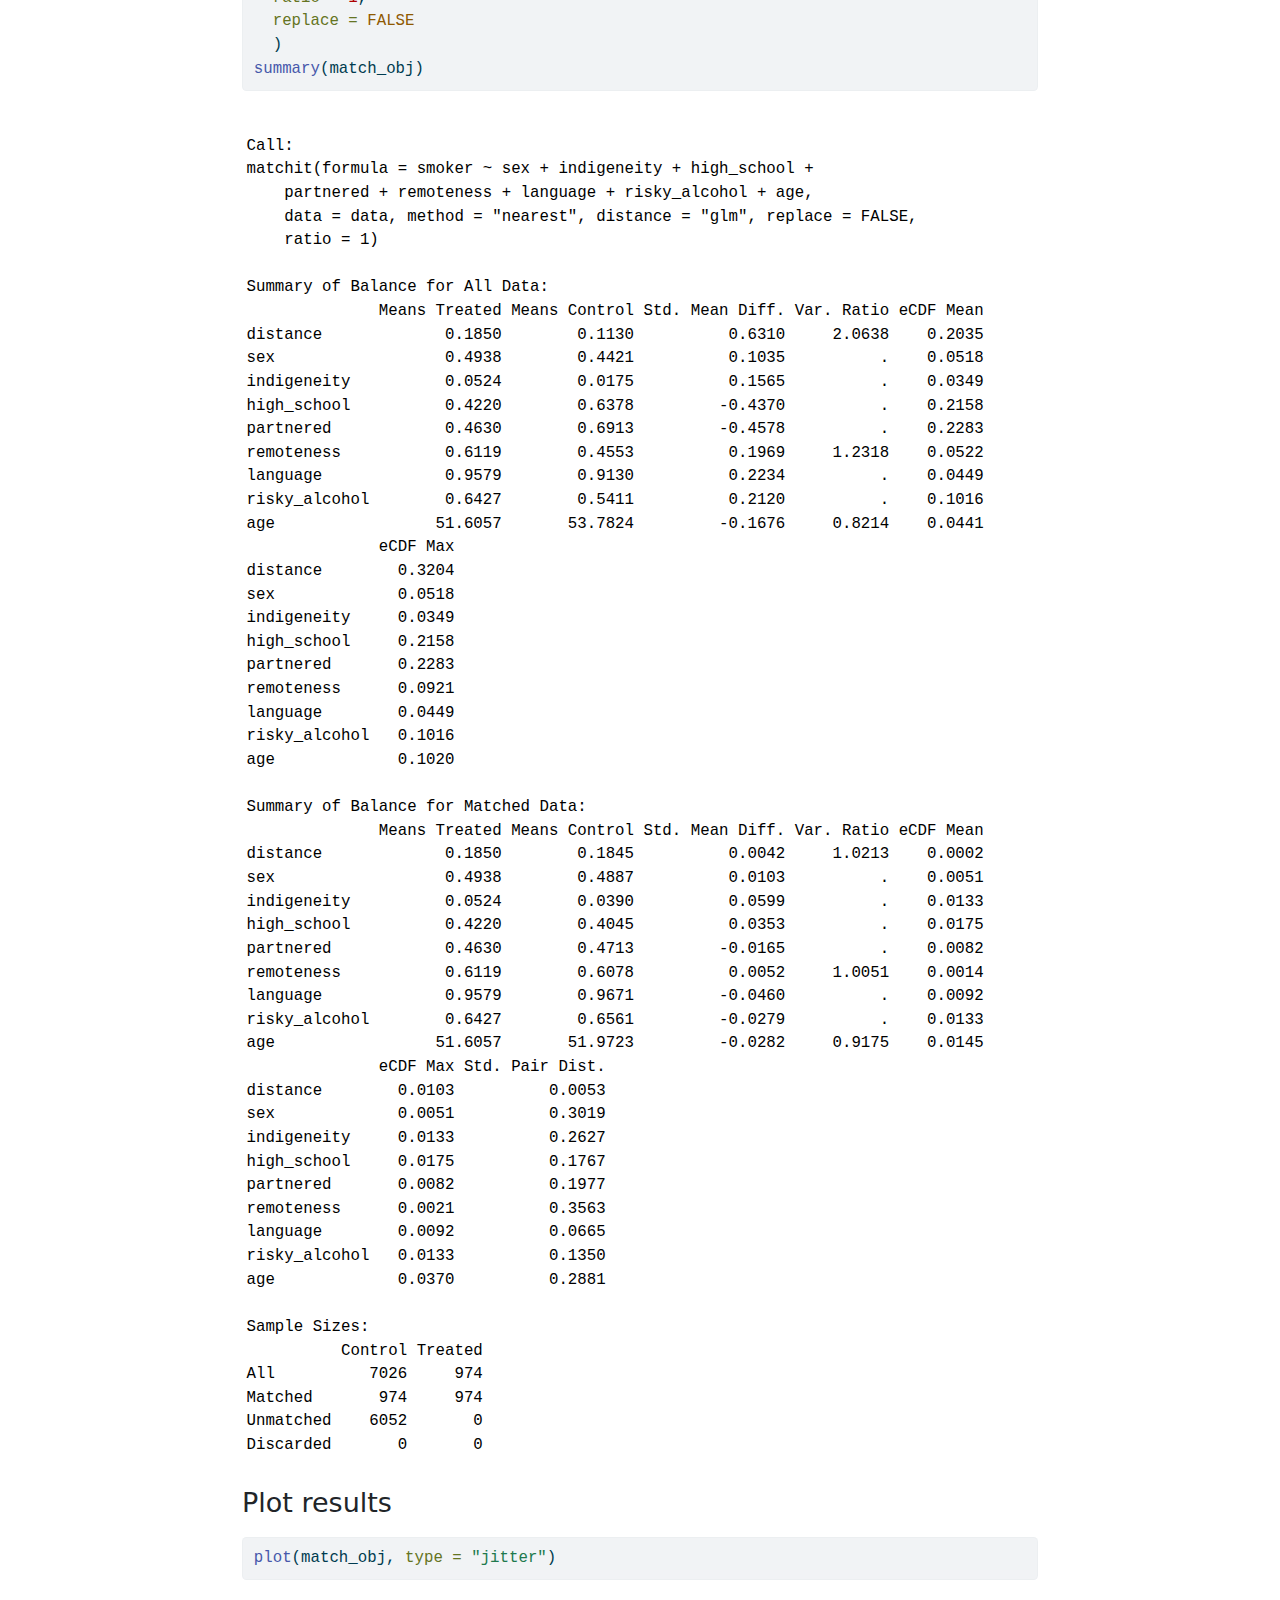
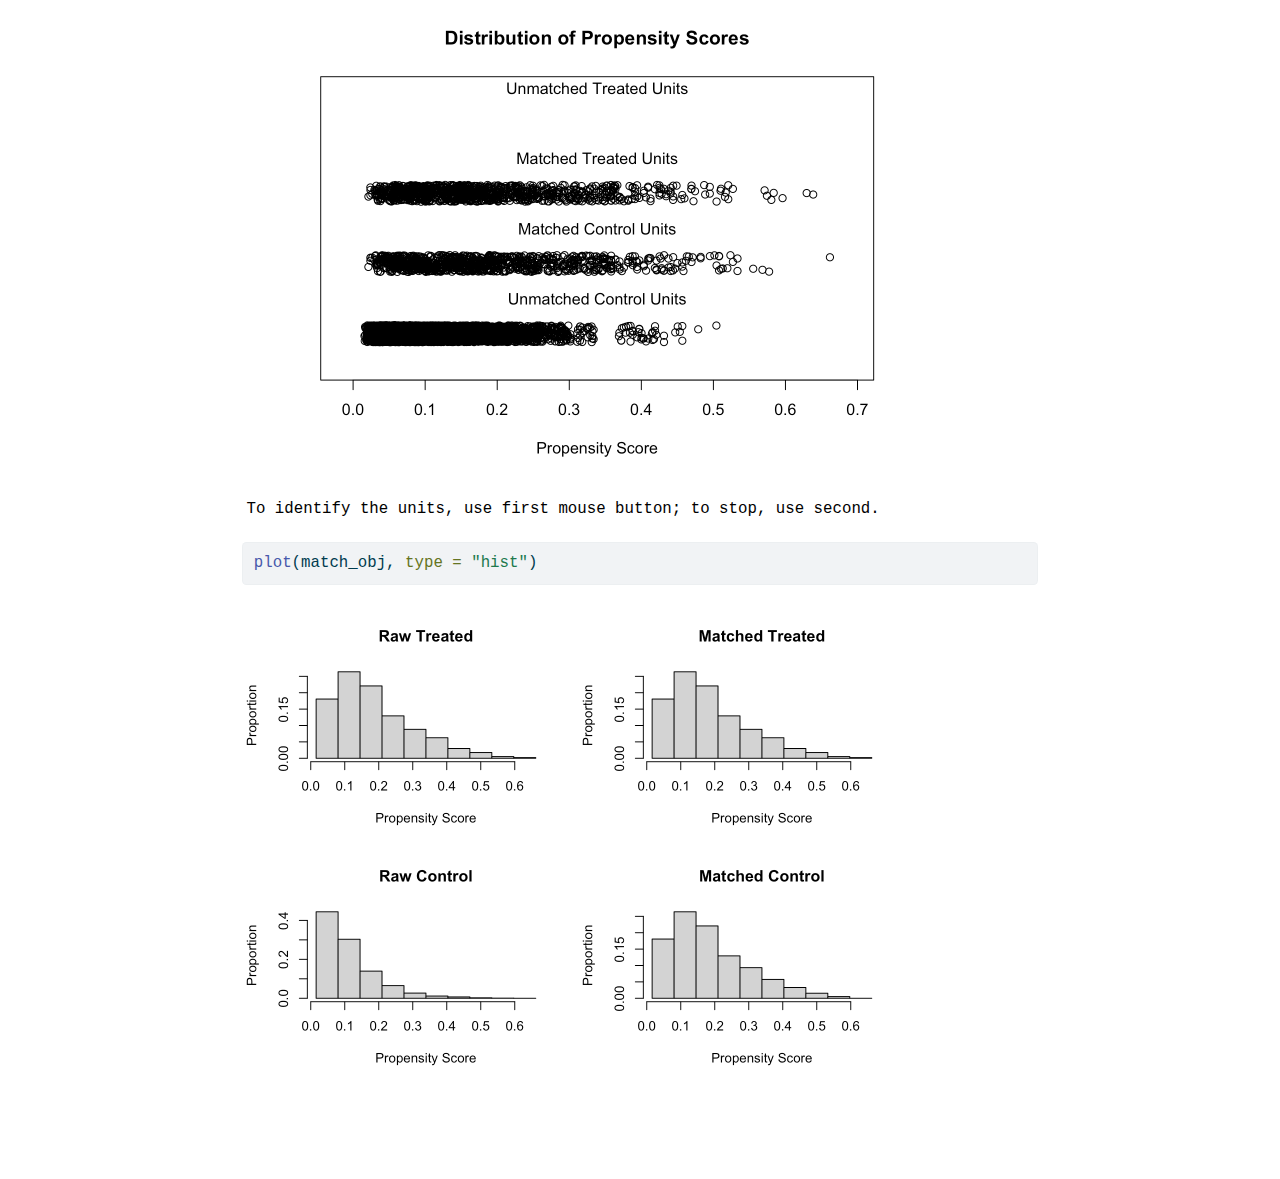
==== commit 9600ed29: "publish site to docs" ====
--- a/docs/Notes.html
+++ b/docs/Notes.html
@@ -7,7 +7,7 @@
 <meta name="viewport" content="width=device-width, initial-scale=1.0, user-scalable=yes">
 
 
-<title>Notes</title>
+<title>Notes on propensity score matching</title>
 <style>
 code{white-space: pre-wrap;}
 span.smallcaps{font-variant: small-caps;}
@@ -132,7 +132,7 @@
 
 <header id="title-block-header" class="quarto-title-block default">
 <div class="quarto-title">
-<h1 class="title">Notes</h1>
+<h1 class="title">Notes on propensity score matching</h1>
 </div>
 
 
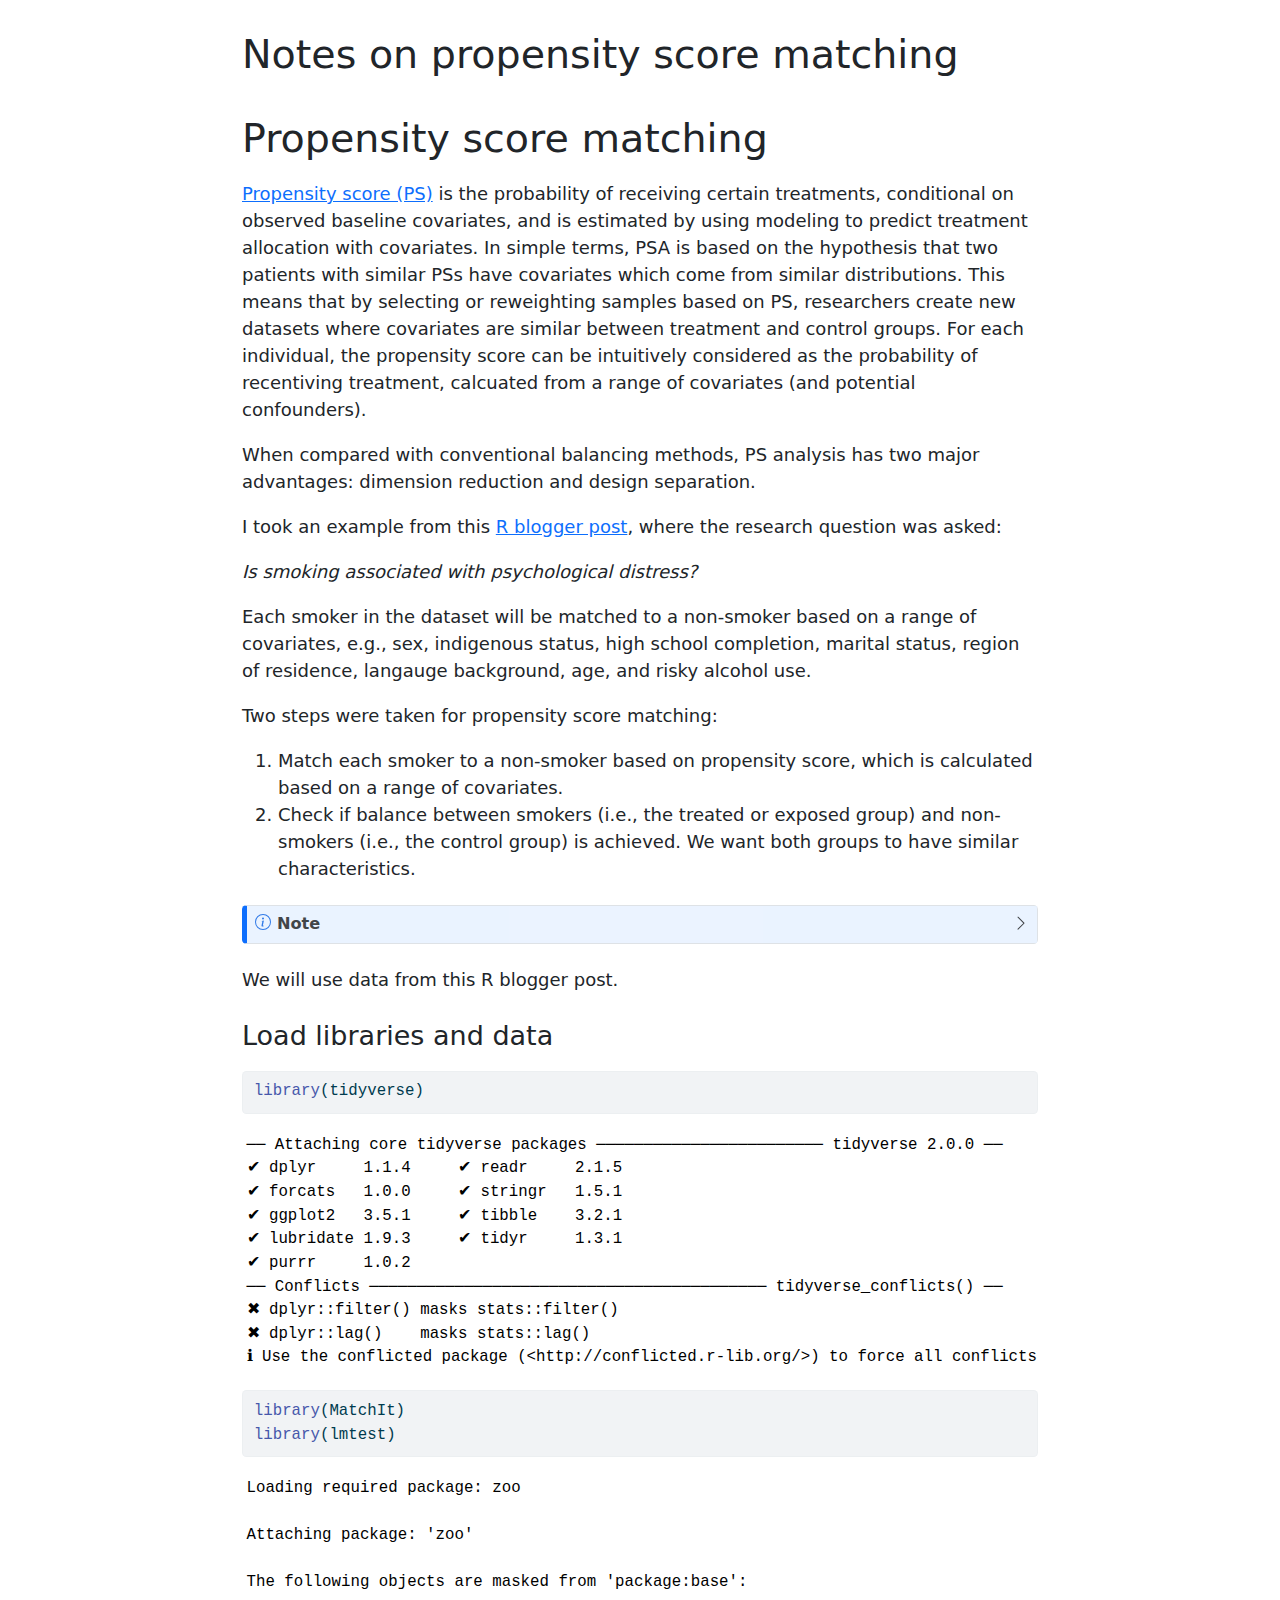
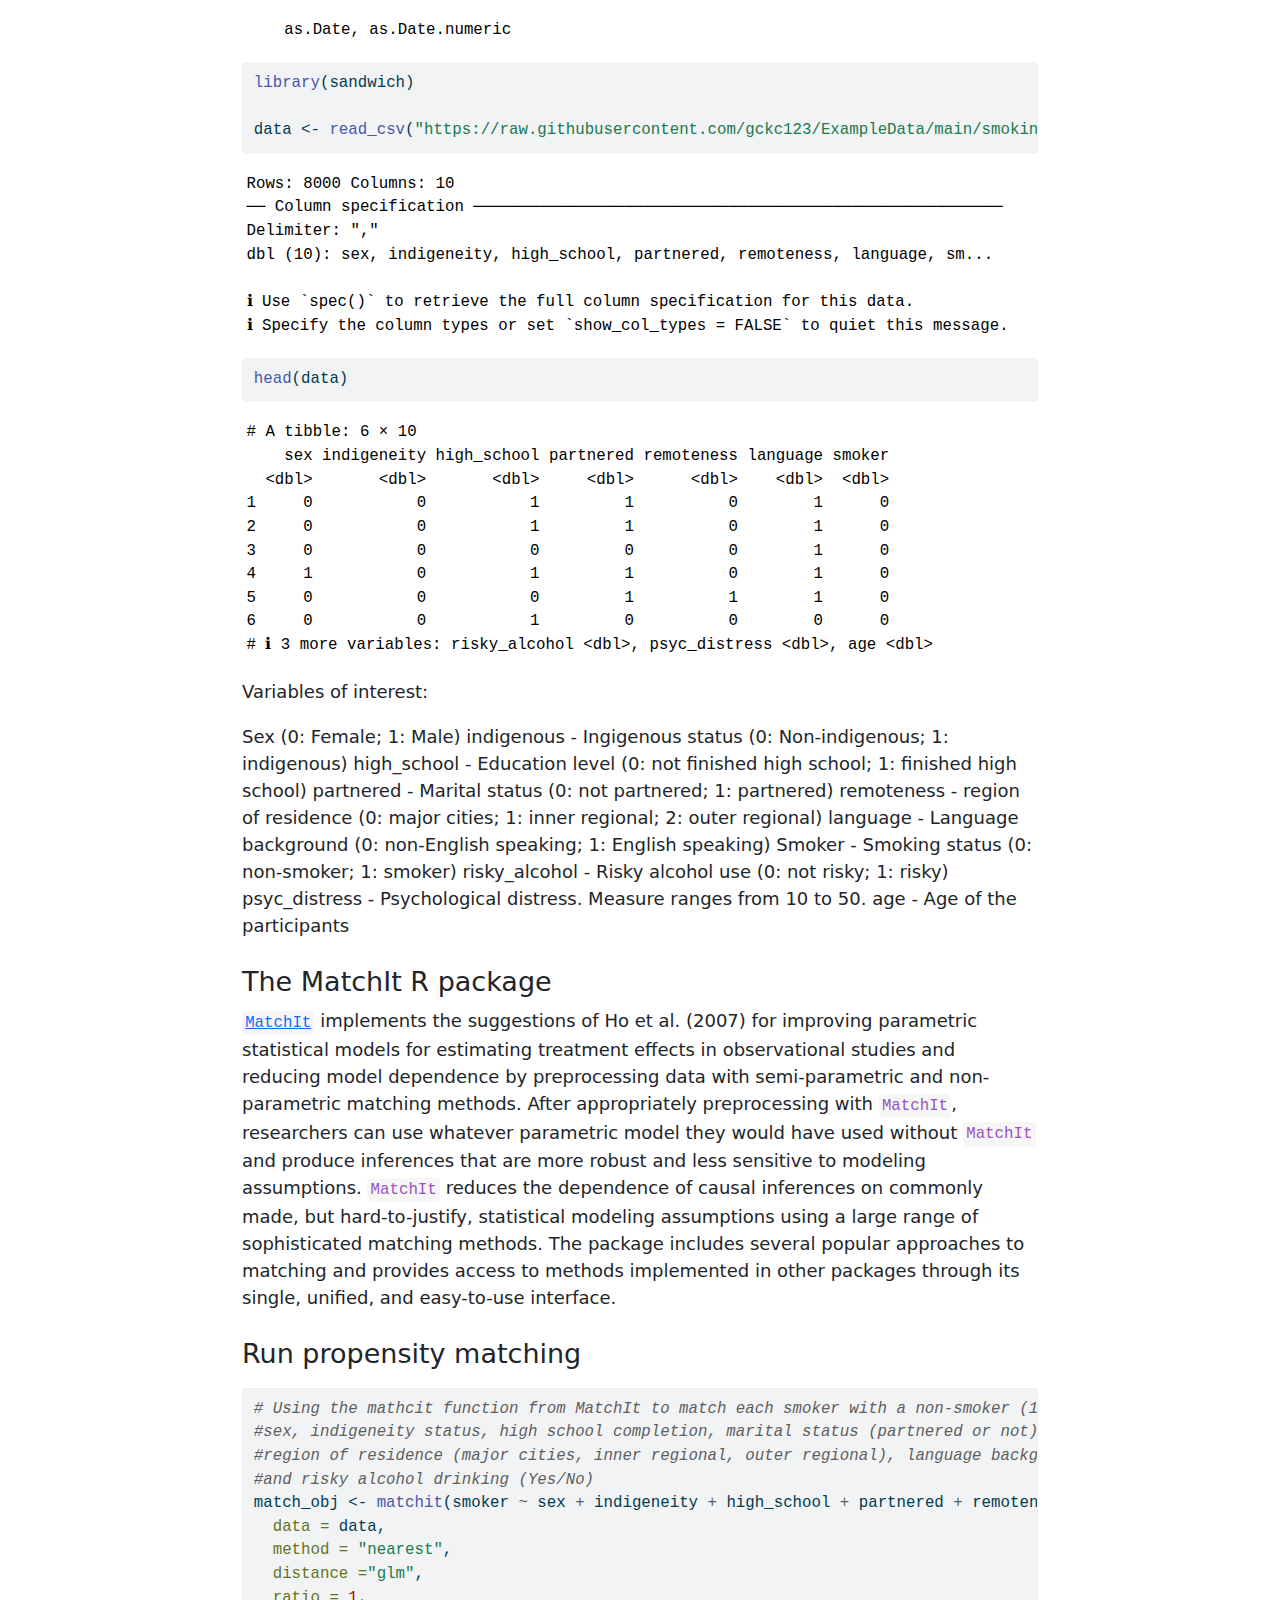
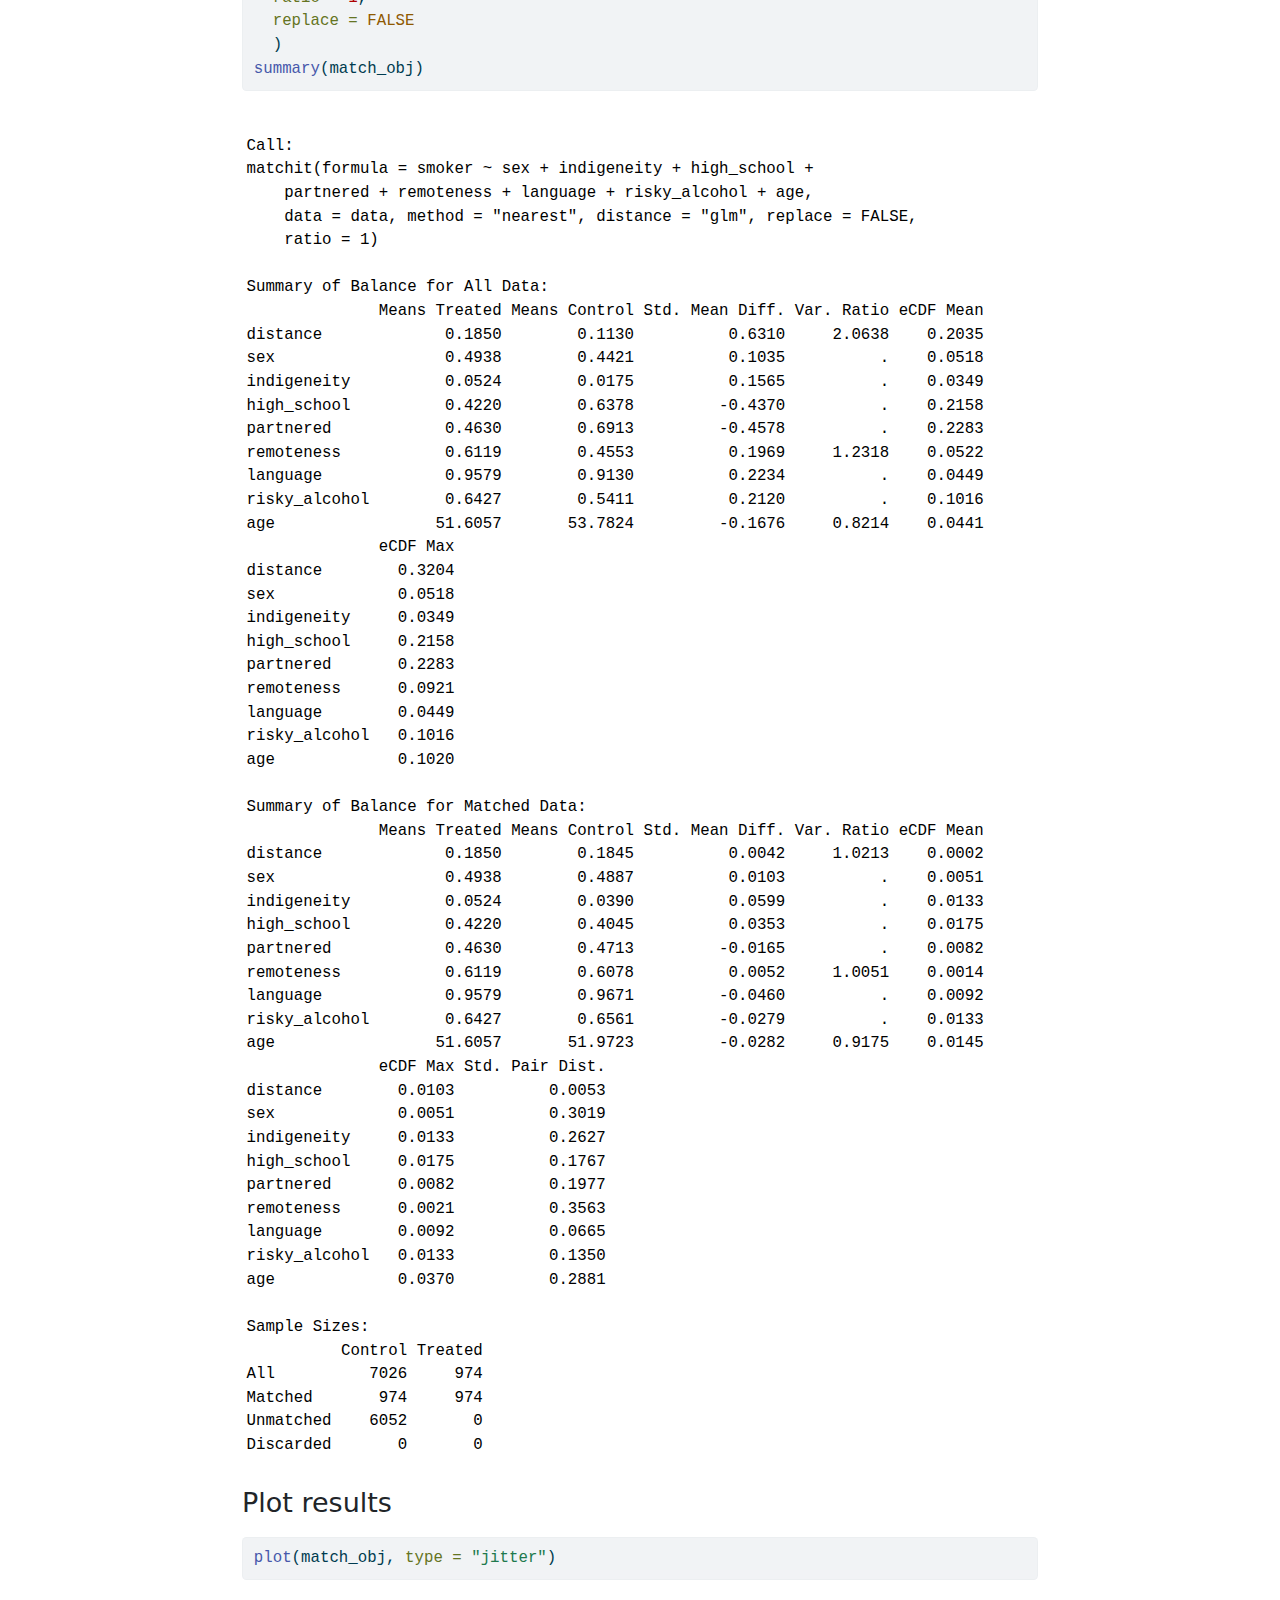
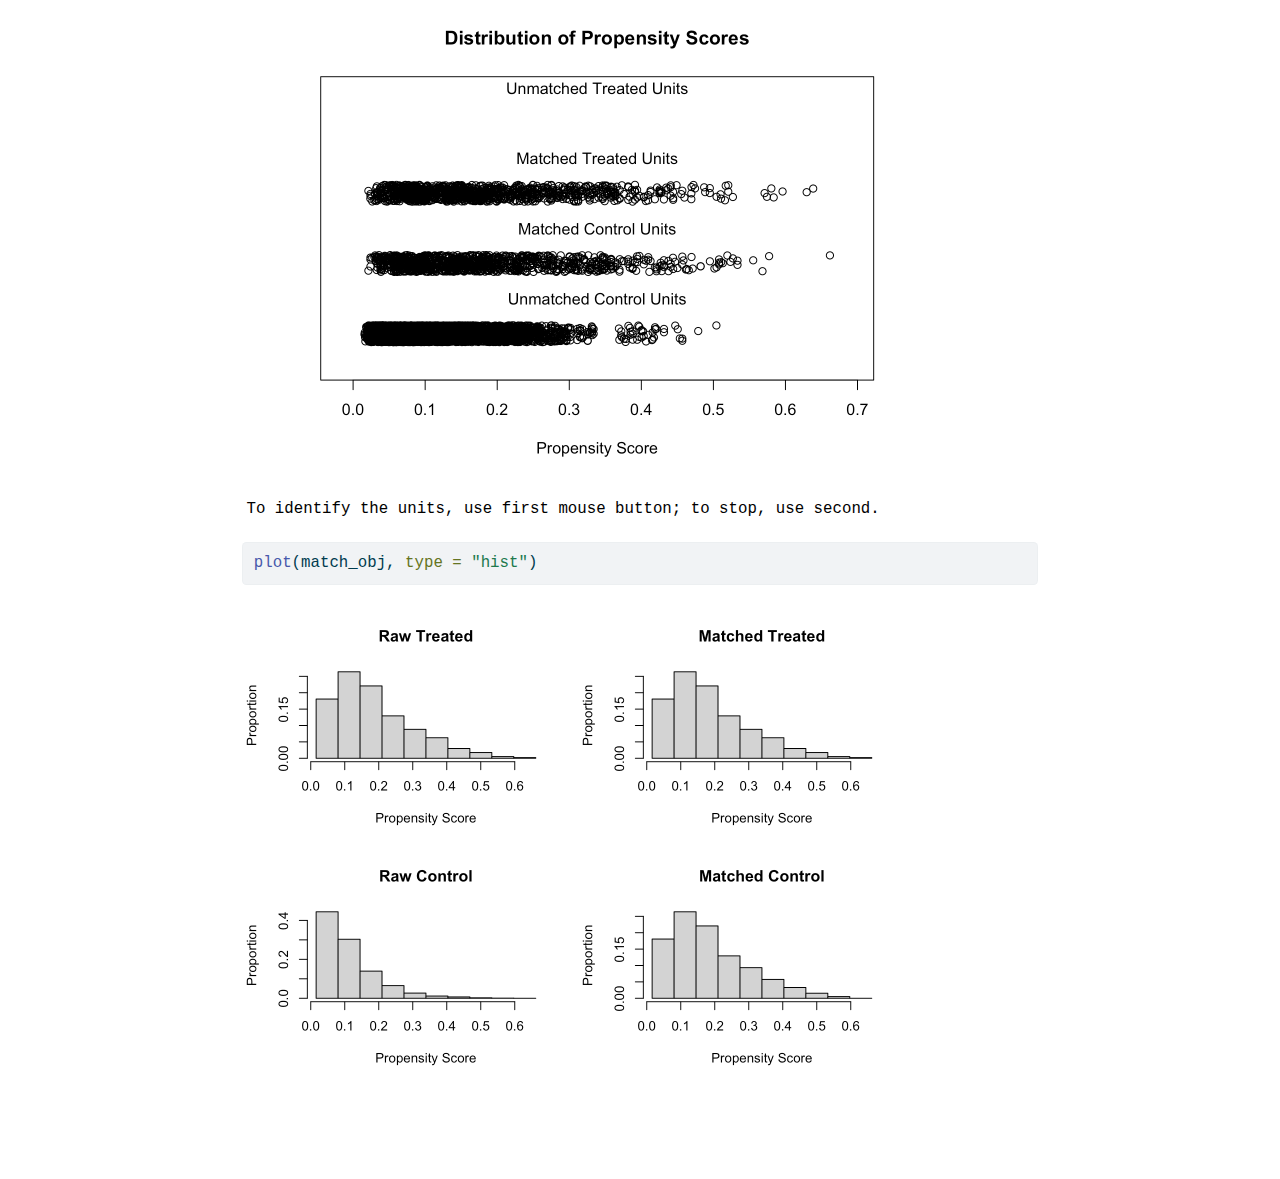
==== commit 2e180284: "new commit to publish" ====
--- a/docs/Notes.html
+++ b/docs/Notes.html
@@ -7,7 +7,7 @@
 <meta name="viewport" content="width=device-width, initial-scale=1.0, user-scalable=yes">
 
 
-<title>Notes on propensity score matching</title>
+<title>Assistant to the Regional Data Manager - Notes on propensity score matching</title>
 <style>
 code{white-space: pre-wrap;}
 span.smallcaps{font-variant: small-caps;}
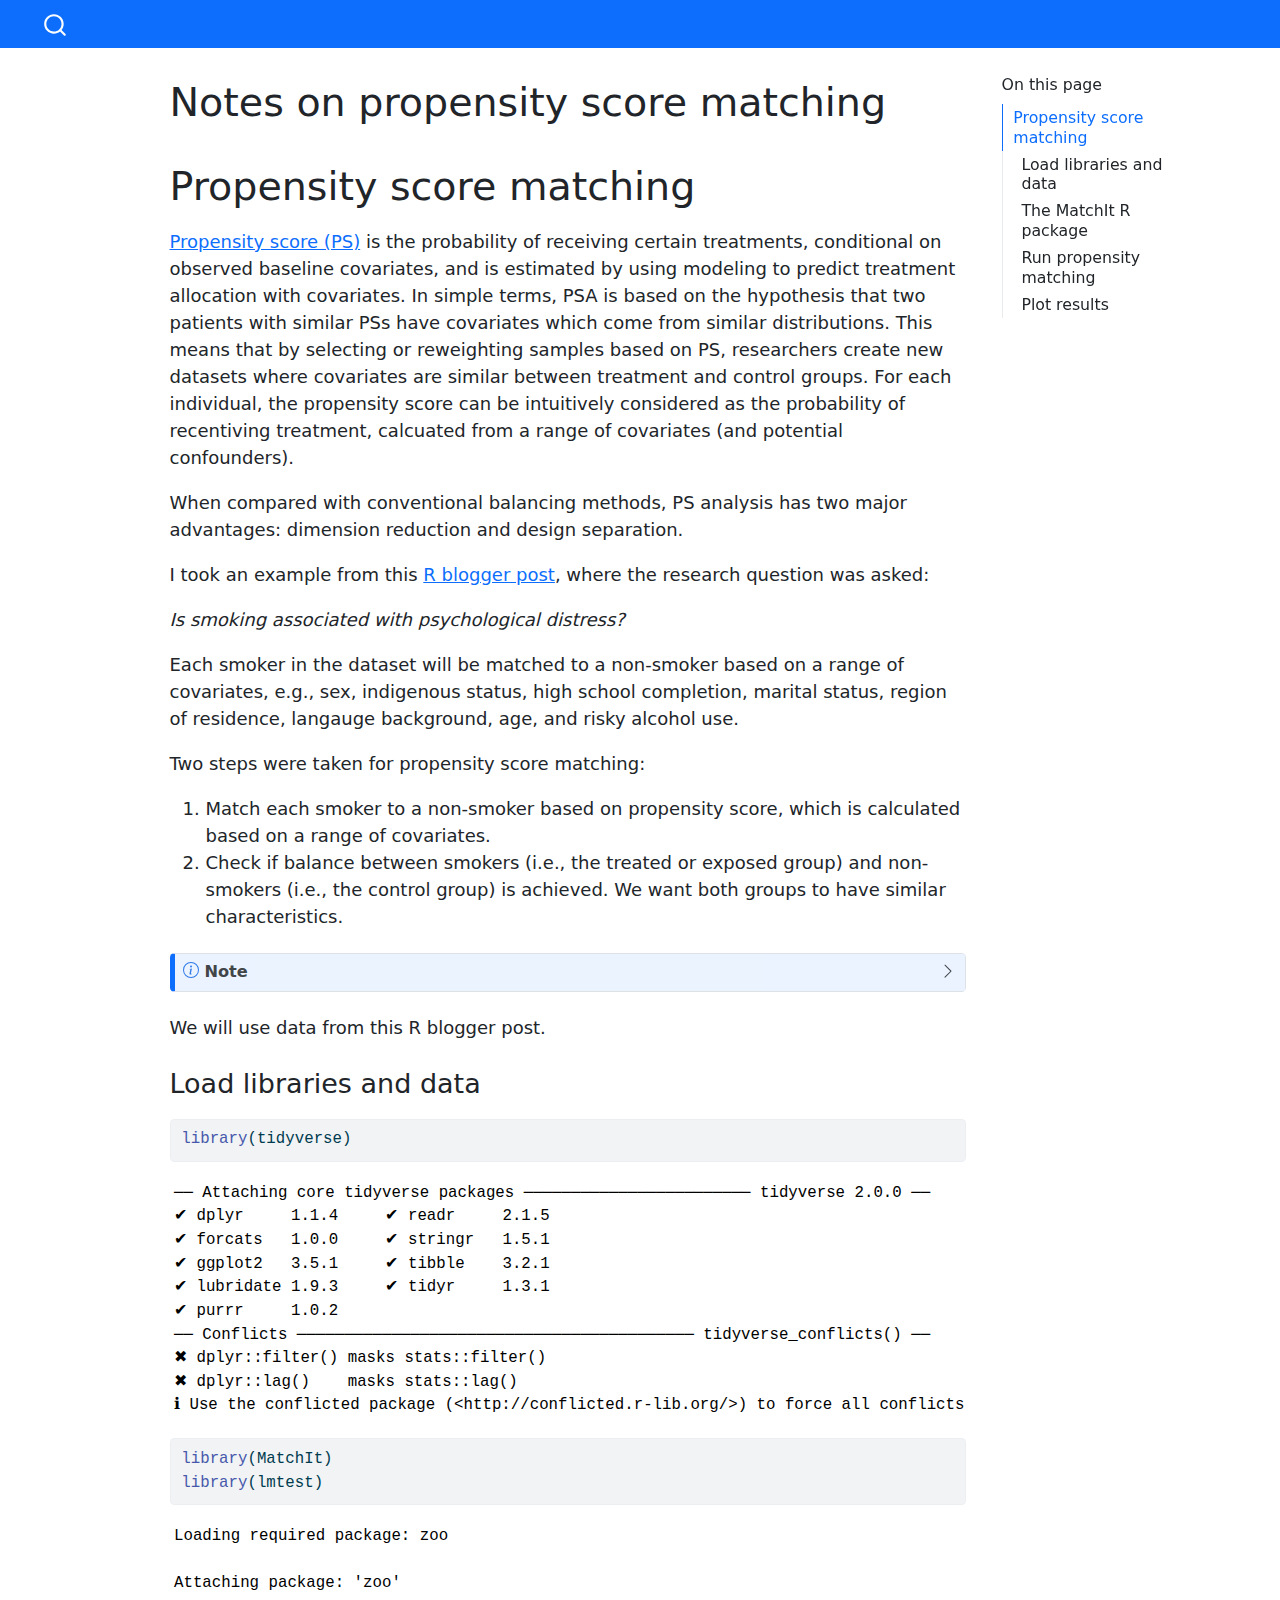
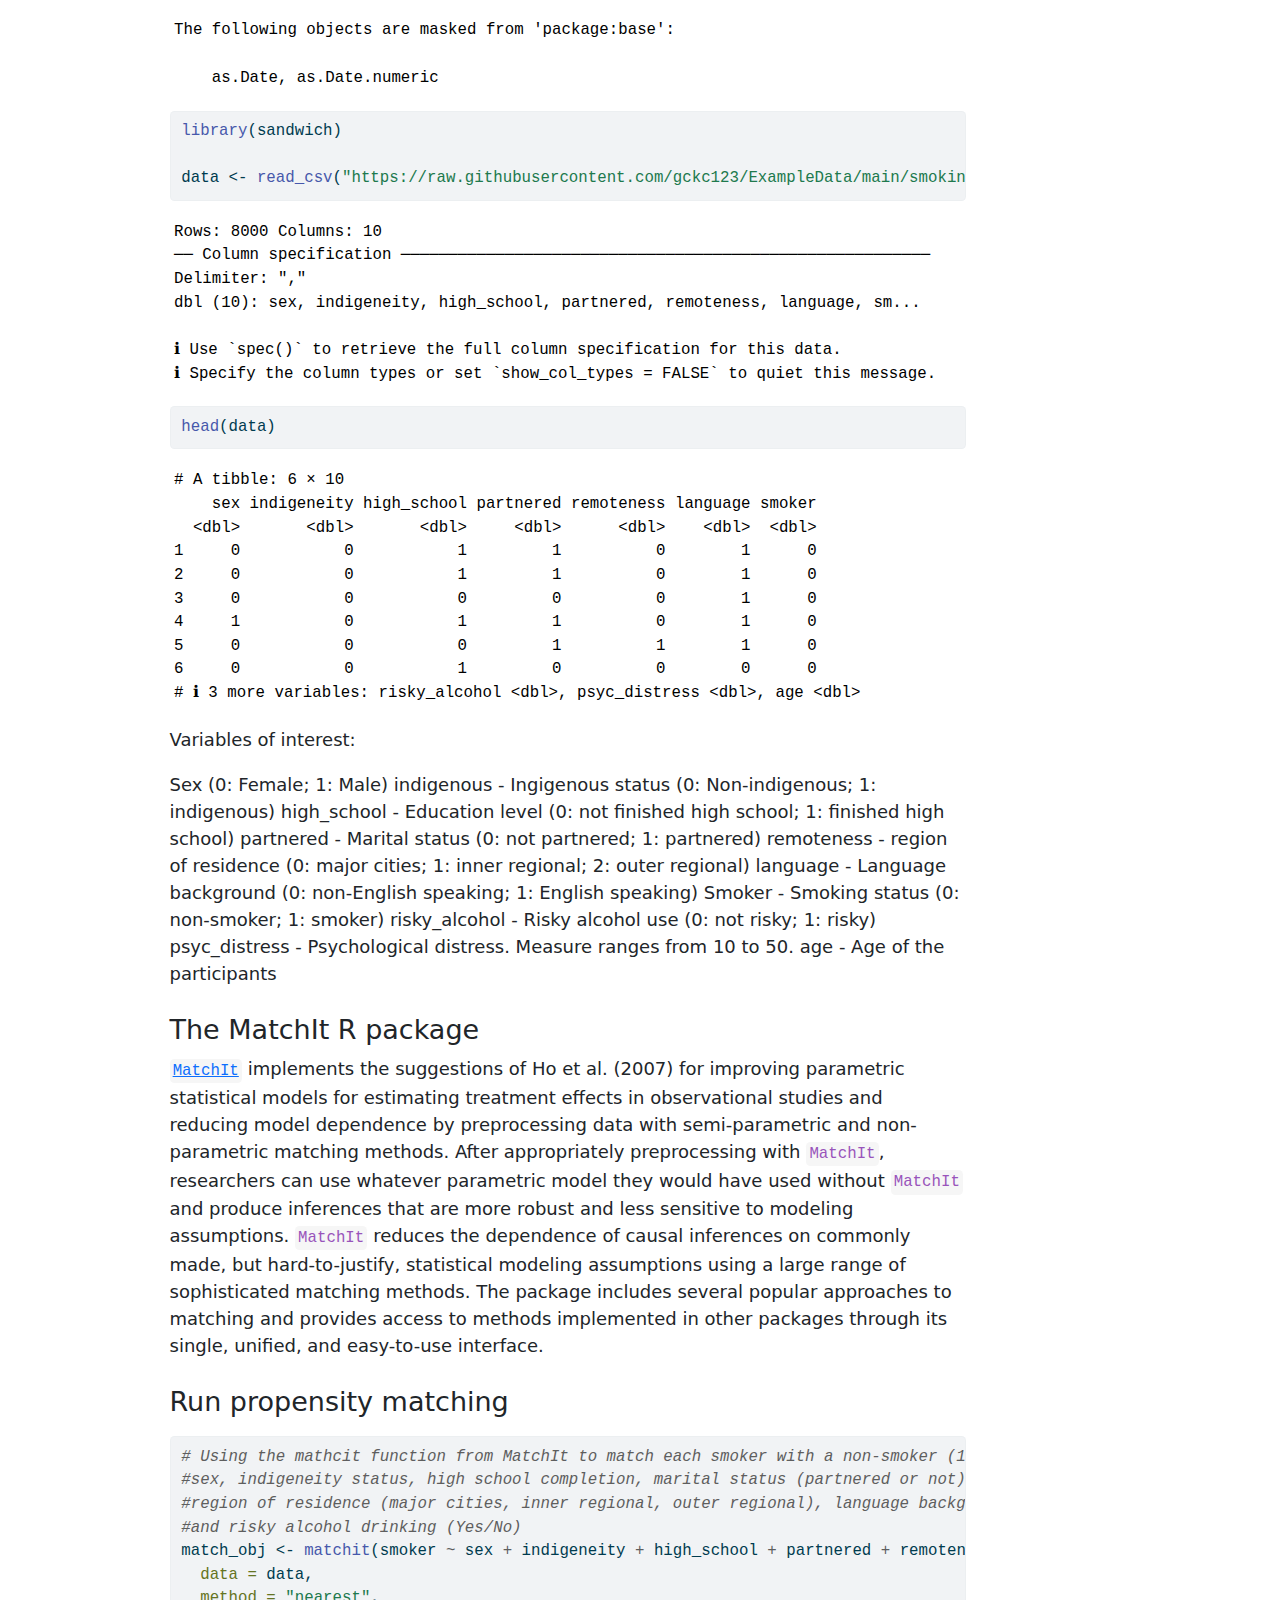
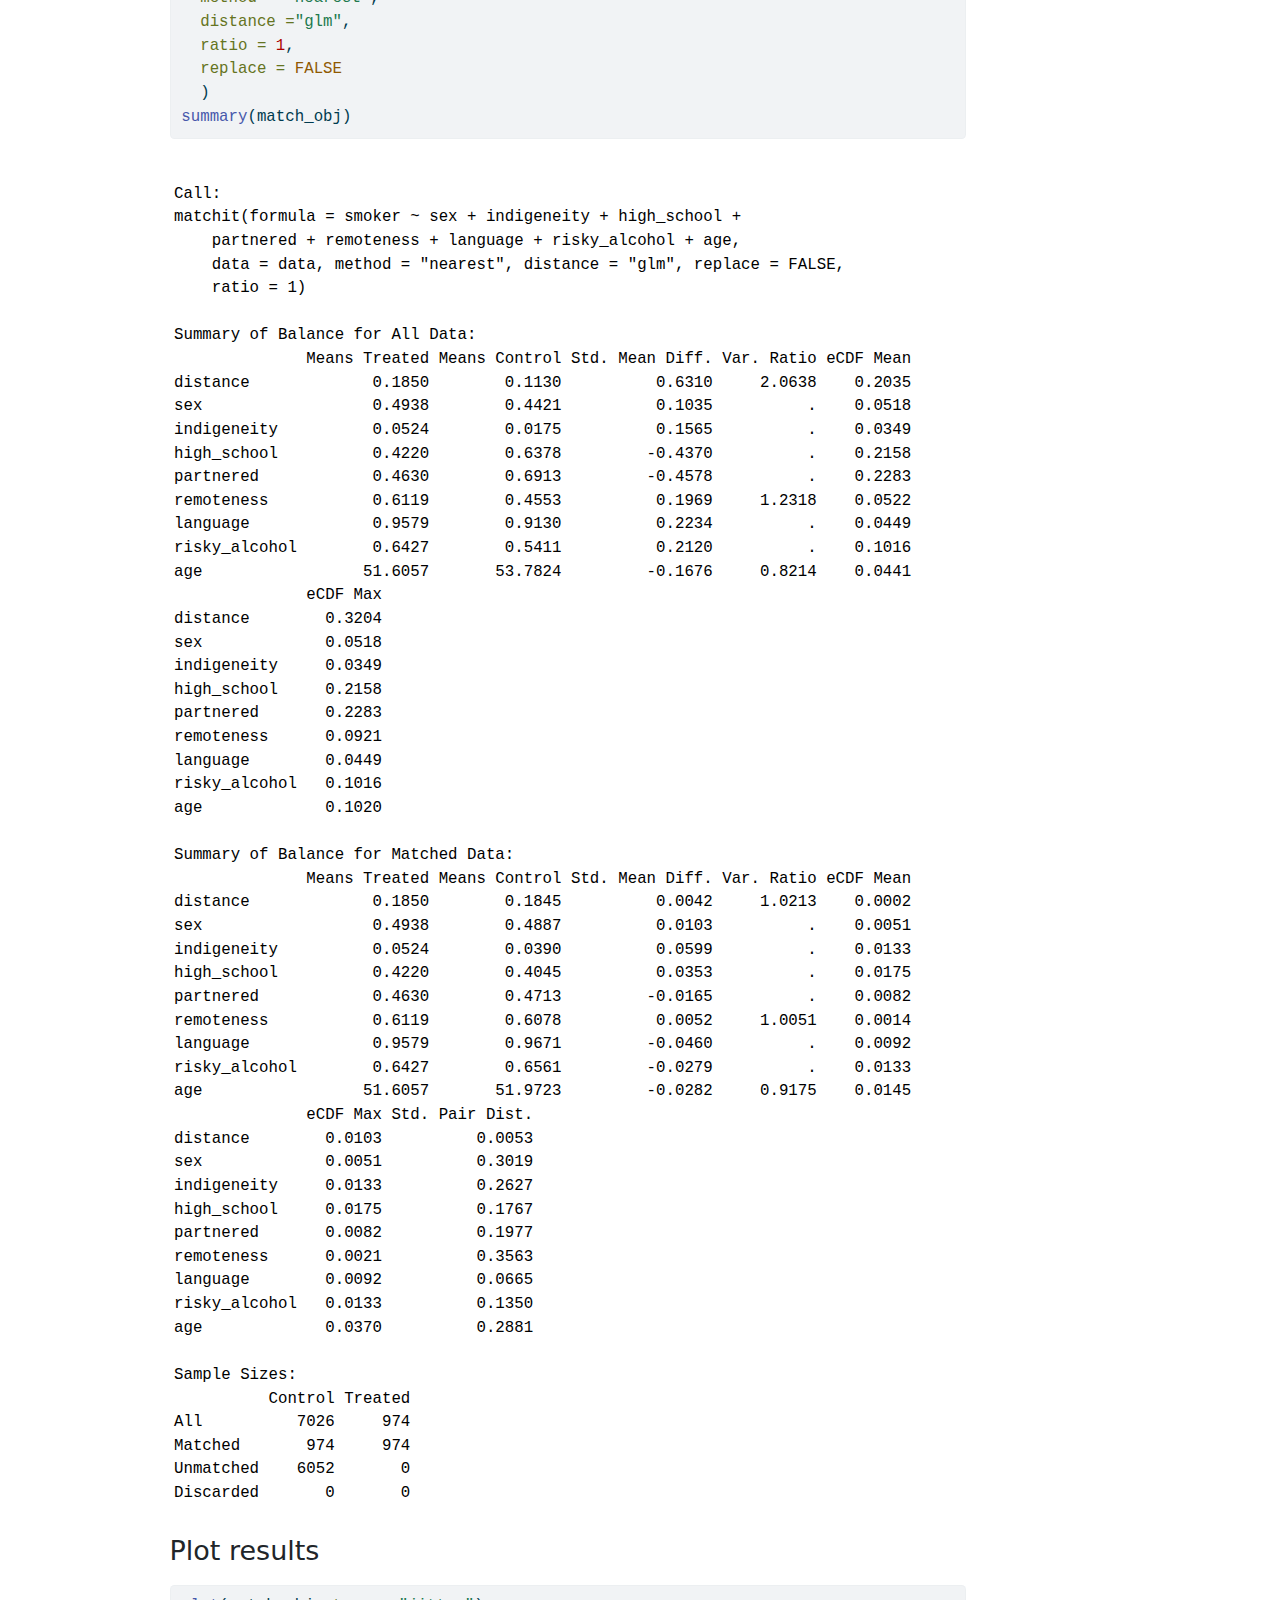
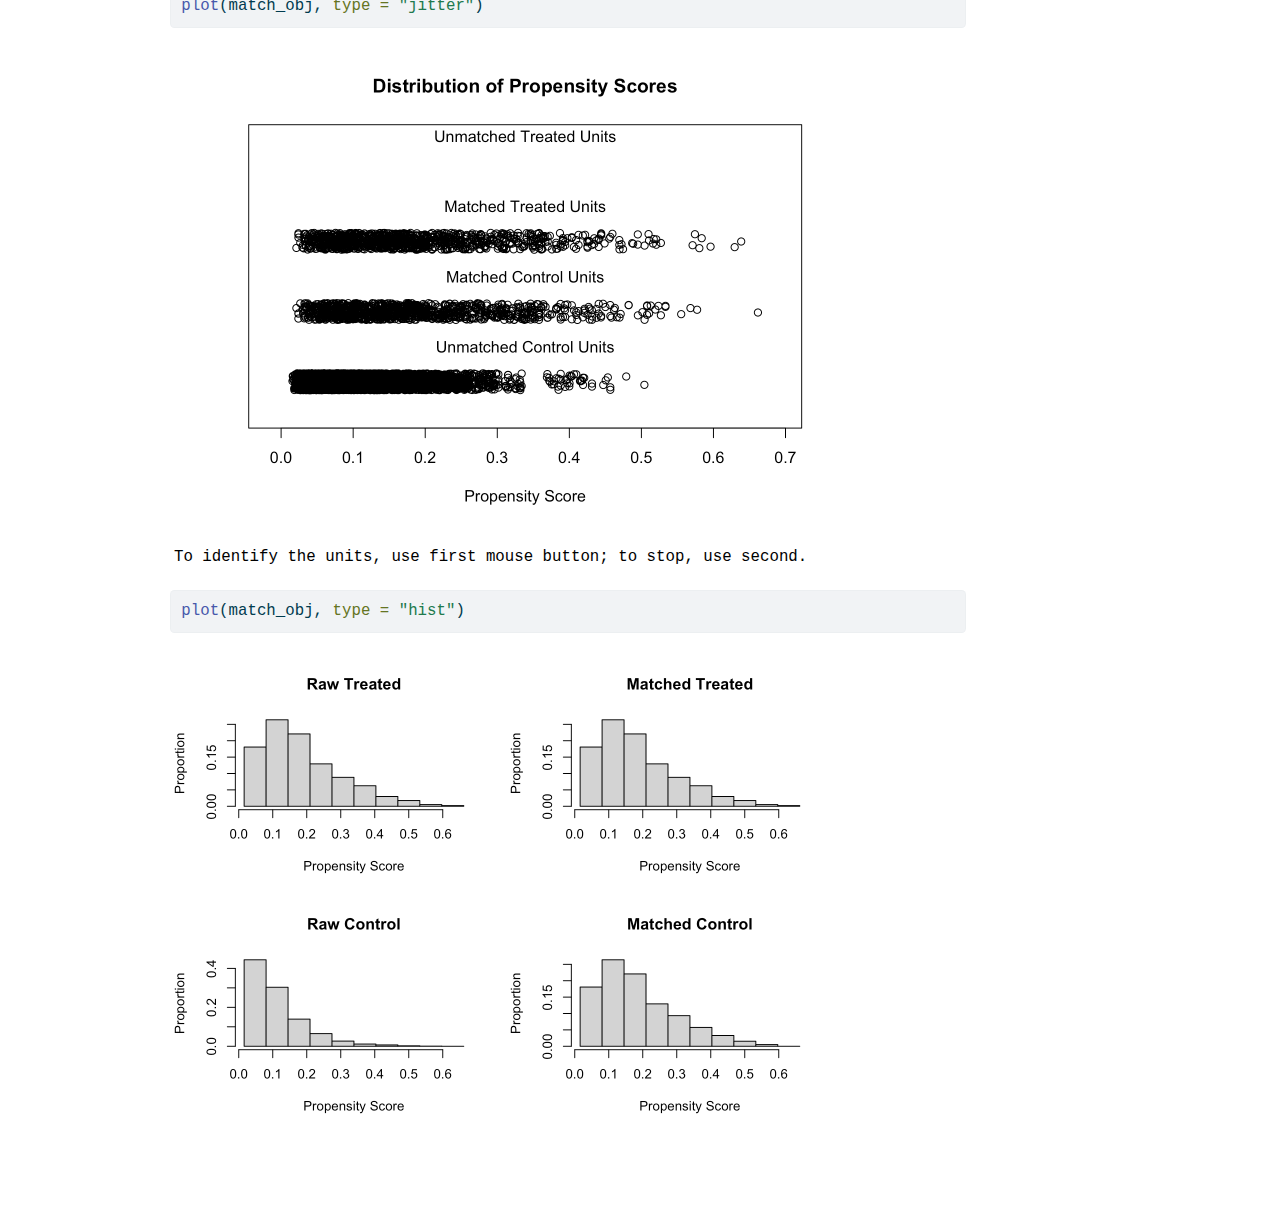
==== commit 906351f8: "add navbar" ====
--- a/docs/Notes.html
+++ b/docs/Notes.html
@@ -7,7 +7,7 @@
 <meta name="viewport" content="width=device-width, initial-scale=1.0, user-scalable=yes">
 
 
-<title>Assistant to the Regional Data Manager - Notes on propensity score matching</title>
+<title>Notes on propensity score matching</title>
 <style>
 code{white-space: pre-wrap;}
 span.smallcaps{font-variant: small-caps;}
@@ -82,6 +82,7 @@
 
 
 <script src="site_libs/quarto-nav/quarto-nav.js"></script>
+<script src="site_libs/quarto-nav/headroom.min.js"></script>
 <script src="site_libs/clipboard/clipboard.min.js"></script>
 <script src="site_libs/quarto-search/autocomplete.umd.js"></script>
 <script src="site_libs/quarto-search/fuse.min.js"></script>
@@ -97,11 +98,11 @@
 <link href="site_libs/bootstrap/bootstrap-icons.css" rel="stylesheet">
 <link href="site_libs/bootstrap/bootstrap.min.css" rel="stylesheet" id="quarto-bootstrap" data-mode="light">
 <script id="quarto-search-options" type="application/json">{
-  "location": "sidebar",
+  "location": "navbar",
   "copy-button": false,
   "collapse-after": 3,
-  "panel-placement": "start",
-  "type": "textbox",
+  "panel-placement": "end",
+  "type": "overlay",
   "limit": 20,
   "language": {
     "search-no-results-text": "No results",
@@ -119,14 +120,35 @@
 
 </head>
 
-<body class="fullcontent">
+<body class="nav-fixed">
 
 <div id="quarto-search-results"></div>
+  <header id="quarto-header" class="headroom fixed-top">
+    <nav class="navbar navbar-expand-lg navbar-dark ">
+      <div class="navbar-container container-fluid">
+          <div id="quarto-search" class="" title="Search"></div>
+      </div> <!-- /container-fluid -->
+    </nav>
+</header>
 <!-- content -->
-<div id="quarto-content" class="quarto-container page-columns page-rows-contents page-layout-article">
+<div id="quarto-content" class="quarto-container page-columns page-rows-contents page-layout-article page-navbar">
 <!-- sidebar -->
 <!-- margin-sidebar -->
-    
+    <div id="quarto-margin-sidebar" class="sidebar margin-sidebar">
+        <nav id="TOC" role="doc-toc">
+    <h2 id="toc-title">On this page</h2>
+   
+  <ul>
+  <li><a href="#propensity-score-matching" id="toc-propensity-score-matching" class="nav-link active" data-scroll-target="#propensity-score-matching">Propensity score matching</a>
+  <ul class="collapse">
+  <li><a href="#load-libraries-and-data" id="toc-load-libraries-and-data" class="nav-link" data-scroll-target="#load-libraries-and-data">Load libraries and data</a></li>
+  <li><a href="#the-matchit-r-package" id="toc-the-matchit-r-package" class="nav-link" data-scroll-target="#the-matchit-r-package">The MatchIt R package</a></li>
+  <li><a href="#run-propensity-matching" id="toc-run-propensity-matching" class="nav-link" data-scroll-target="#run-propensity-matching">Run propensity matching</a></li>
+  <li><a href="#plot-results" id="toc-plot-results" class="nav-link" data-scroll-target="#plot-results">Plot results</a></li>
+  </ul></li>
+  </ul>
+</nav>
+    </div>
 <!-- main -->
 <main class="content" id="quarto-document-content">
 
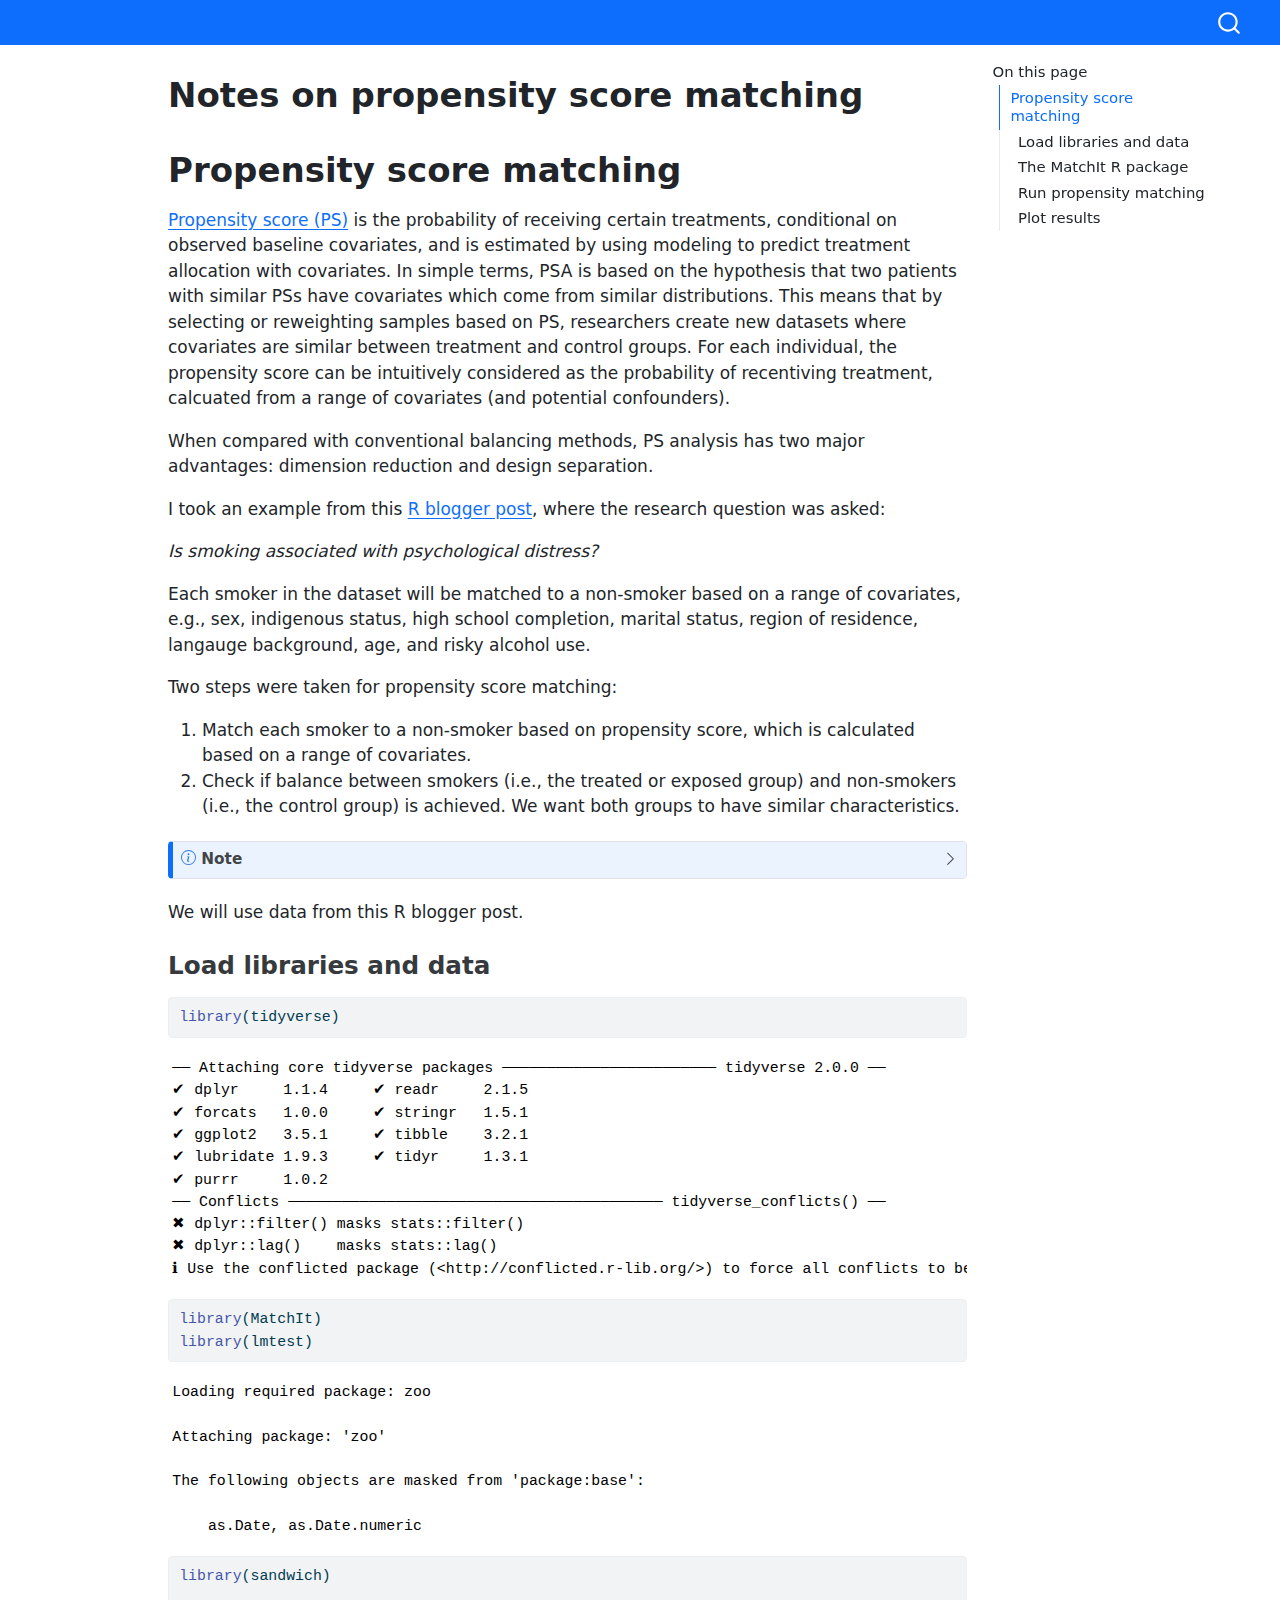
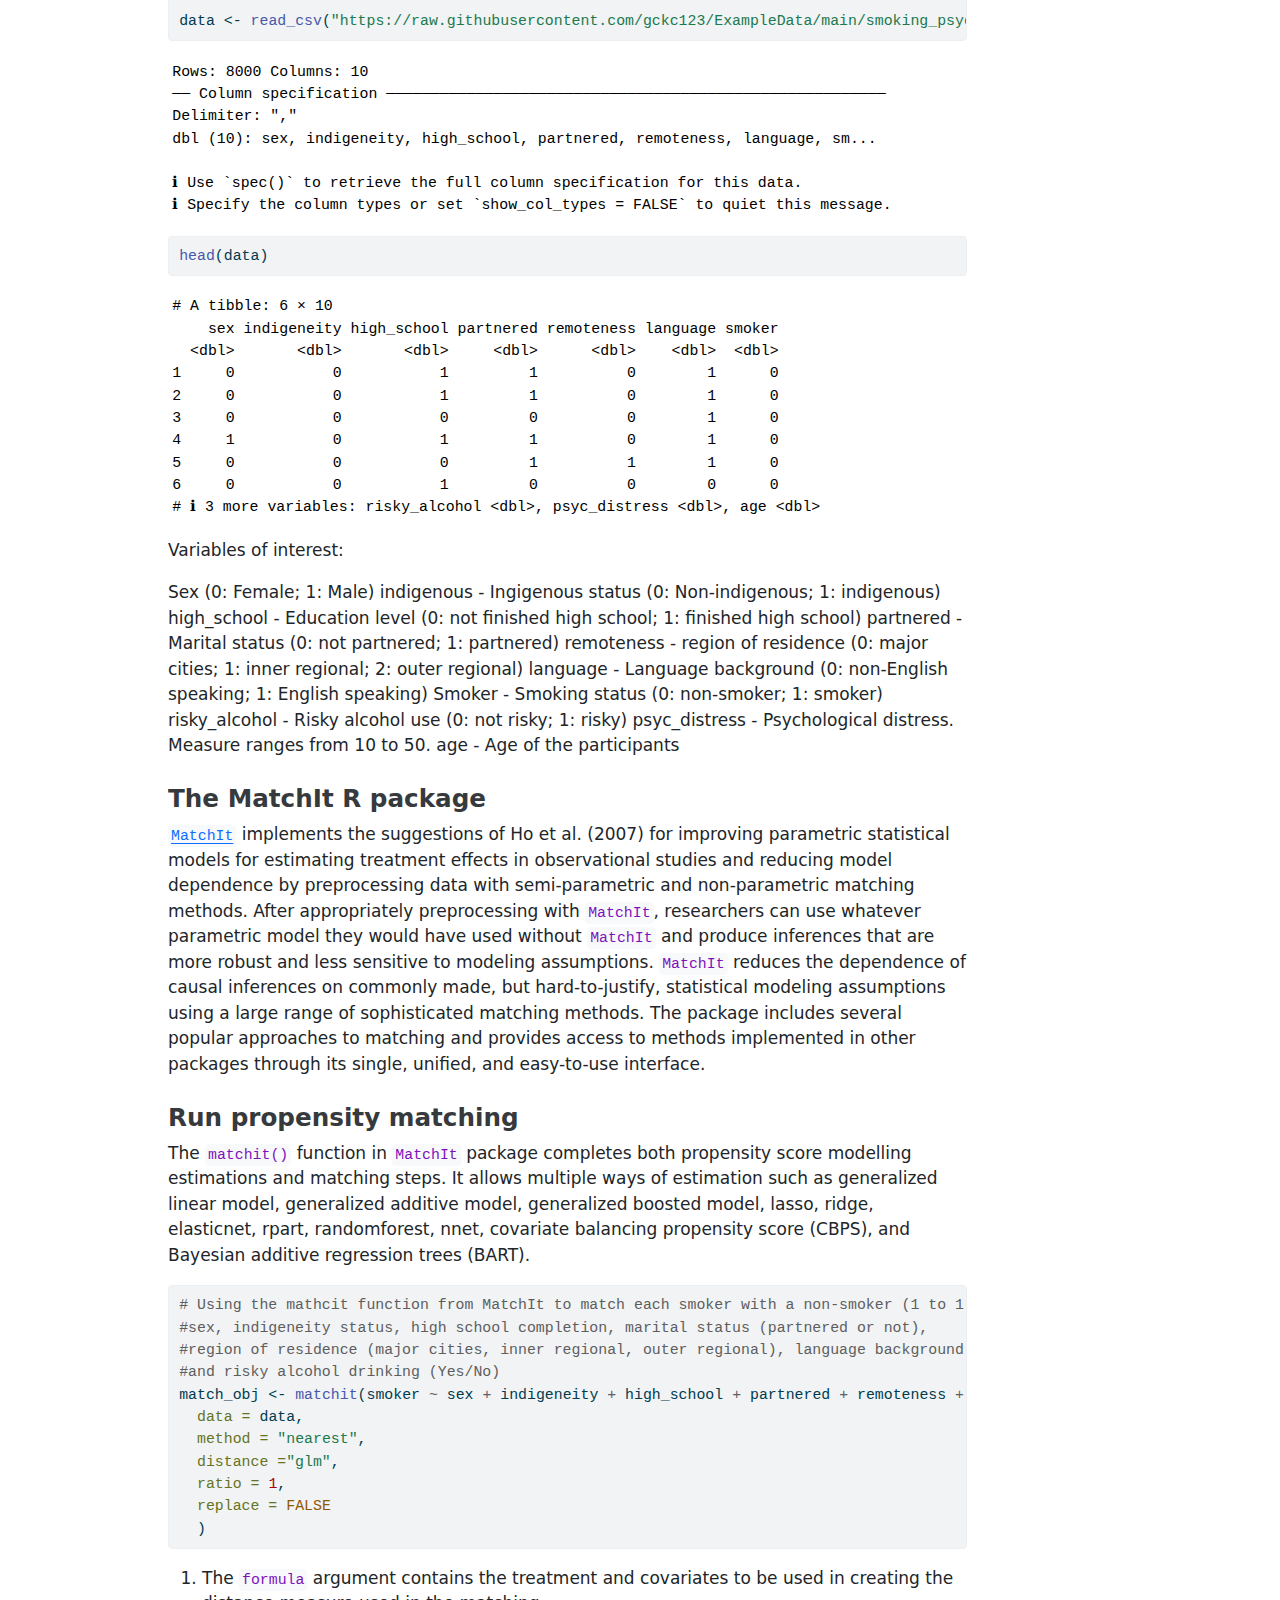
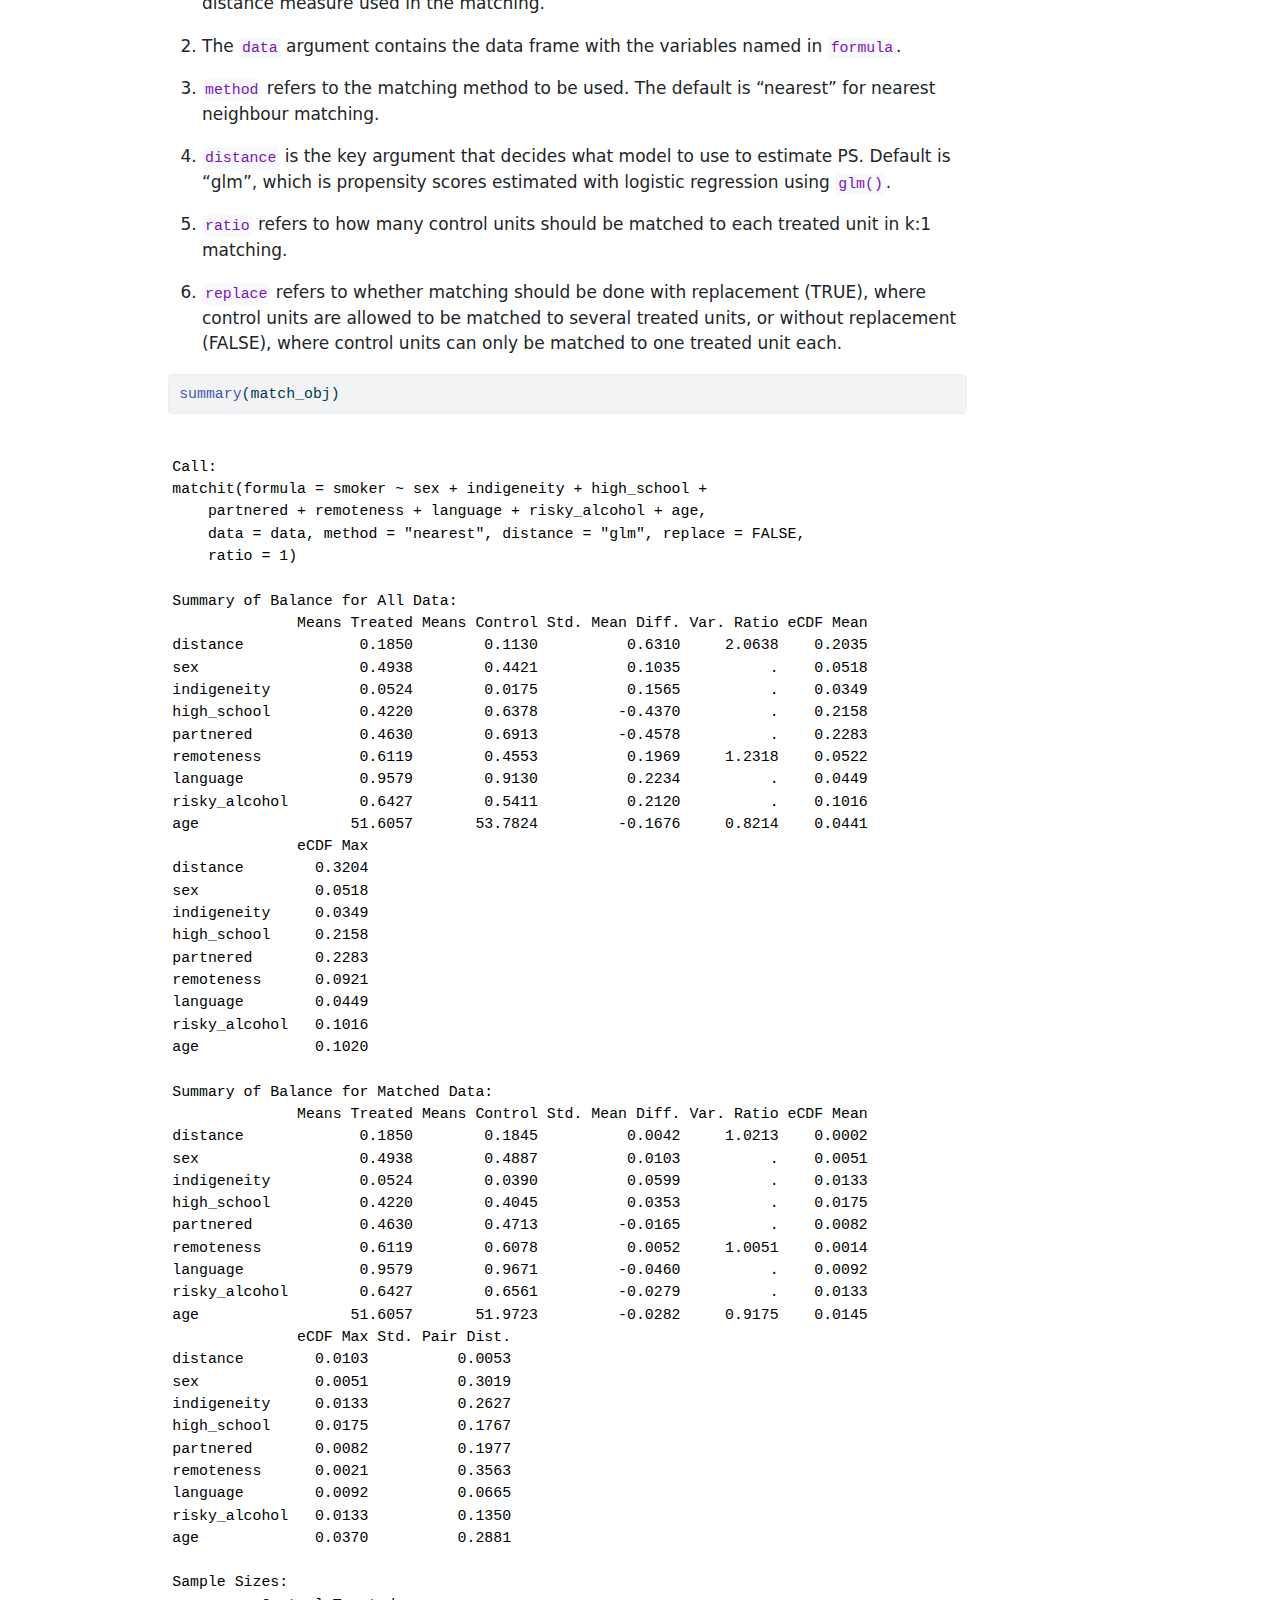
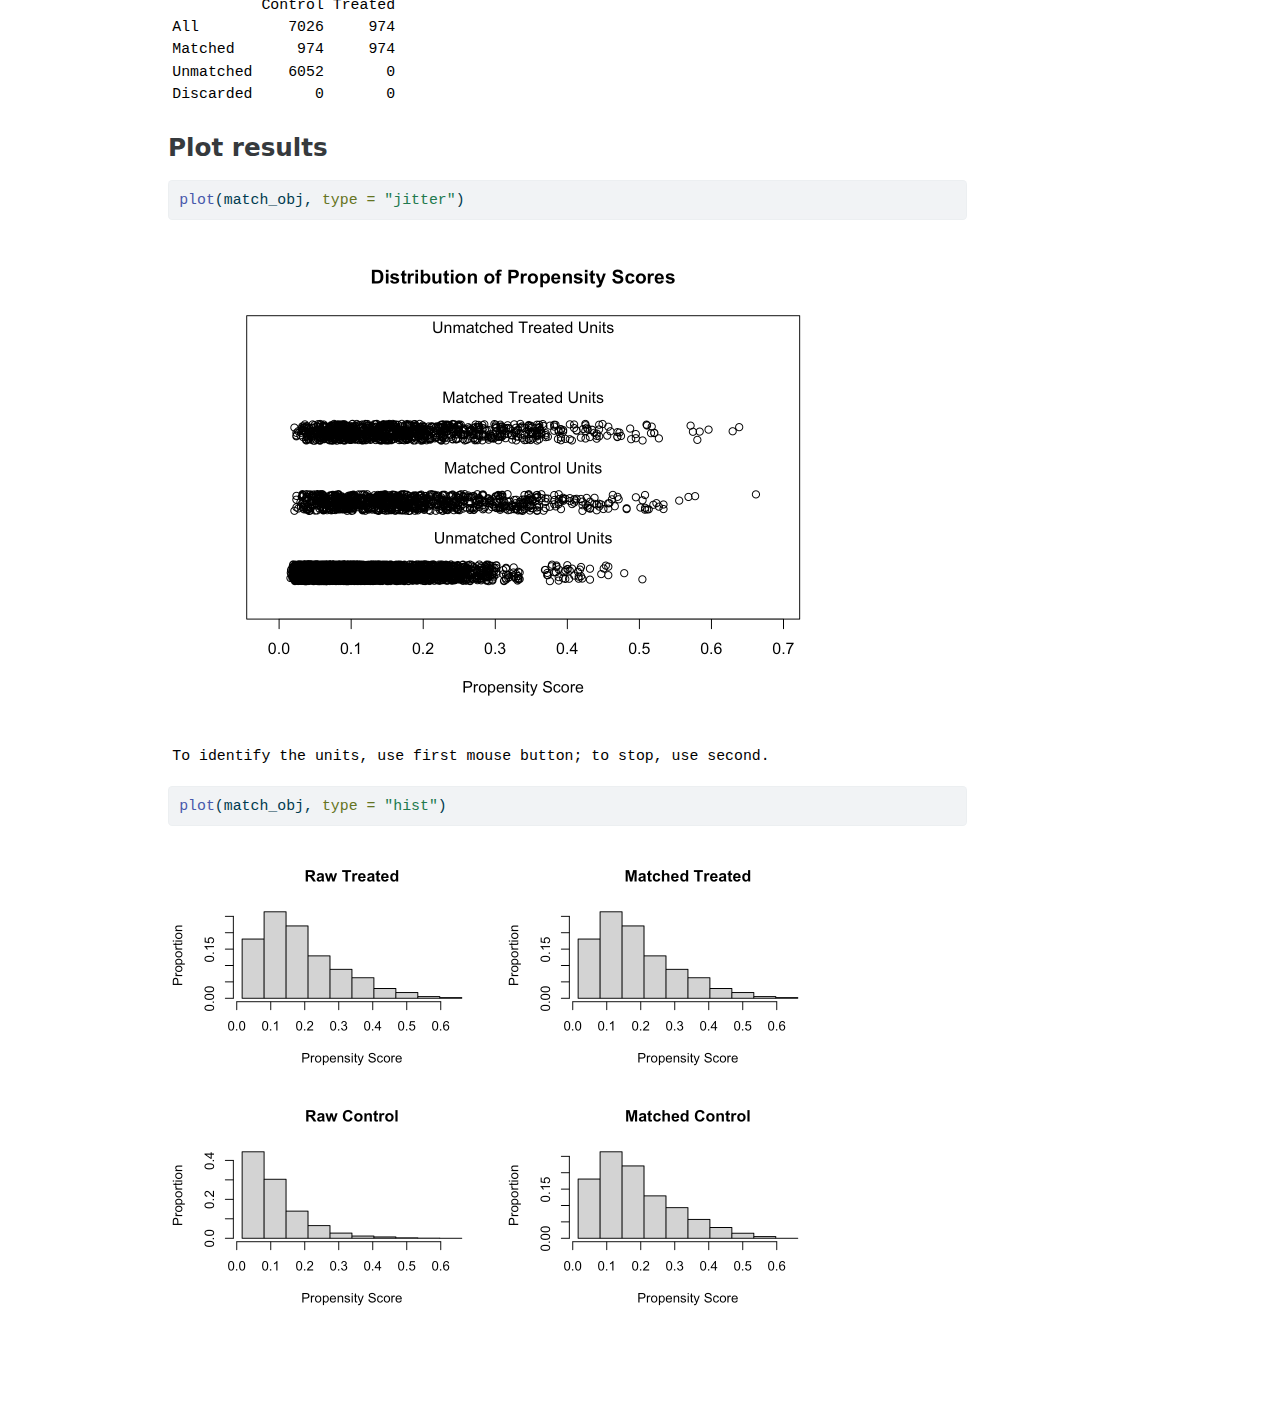
==== commit 4861b574: "render new site" ====
--- a/docs/Notes.html
+++ b/docs/Notes.html
@@ -2,7 +2,7 @@
 <html xmlns="http://www.w3.org/1999/xhtml" lang="en" xml:lang="en"><head>
 
 <meta charset="utf-8">
-<meta name="generator" content="quarto-1.0.37">
+<meta name="generator" content="quarto-1.4.553">
 
 <meta name="viewport" content="width=device-width, initial-scale=1.0, user-scalable=yes">
 
@@ -11,12 +11,18 @@
 <style>
 code{white-space: pre-wrap;}
 span.smallcaps{font-variant: small-caps;}
-span.underline{text-decoration: underline;}
-div.column{display: inline-block; vertical-align: top; width: 50%;}
+div.columns{display: flex; gap: min(4vw, 1.5em);}
+div.column{flex: auto; overflow-x: auto;}
 div.hanging-indent{margin-left: 1.5em; text-indent: -1.5em;}
 ul.task-list{list-style: none;}
+ul.task-list li input[type="checkbox"] {
+  width: 0.8em;
+  margin: 0 0.8em 0.2em -1em; /* quarto-specific, see https://github.com/quarto-dev/quarto-cli/issues/4556 */ 
+  vertical-align: middle;
+}
+/* CSS for syntax highlighting */
 pre > code.sourceCode { white-space: pre; position: relative; }
-pre > code.sourceCode > span { display: inline-block; line-height: 1.25; }
+pre > code.sourceCode > span { line-height: 1.25; }
 pre > code.sourceCode > span:empty { height: 1.2em; }
 .sourceCode { overflow: visible; }
 code.sourceCode > span { color: inherit; text-decoration: inherit; }
@@ -41,43 +47,13 @@
     -khtml-user-select: none; -moz-user-select: none;
     -ms-user-select: none; user-select: none;
     padding: 0 4px; width: 4em;
-    color: #aaaaaa;
-  }
-pre.numberSource { margin-left: 3em; border-left: 1px solid #aaaaaa;  padding-left: 4px; }
+  }
+pre.numberSource { margin-left: 3em;  padding-left: 4px; }
 div.sourceCode
   {   }
 @media screen {
 pre > code.sourceCode > span > a:first-child::before { text-decoration: underline; }
 }
-code span.al { color: #ff0000; font-weight: bold; } /* Alert */
-code span.an { color: #60a0b0; font-weight: bold; font-style: italic; } /* Annotation */
-code span.at { color: #7d9029; } /* Attribute */
-code span.bn { color: #40a070; } /* BaseN */
-code span.bu { } /* BuiltIn */
-code span.cf { color: #007020; font-weight: bold; } /* ControlFlow */
-code span.ch { color: #4070a0; } /* Char */
-code span.cn { color: #880000; } /* Constant */
-code span.co { color: #60a0b0; font-style: italic; } /* Comment */
-code span.cv { color: #60a0b0; font-weight: bold; font-style: italic; } /* CommentVar */
-code span.do { color: #ba2121; font-style: italic; } /* Documentation */
-code span.dt { color: #902000; } /* DataType */
-code span.dv { color: #40a070; } /* DecVal */
-code span.er { color: #ff0000; font-weight: bold; } /* Error */
-code span.ex { } /* Extension */
-code span.fl { color: #40a070; } /* Float */
-code span.fu { color: #06287e; } /* Function */
-code span.im { } /* Import */
-code span.in { color: #60a0b0; font-weight: bold; font-style: italic; } /* Information */
-code span.kw { color: #007020; font-weight: bold; } /* Keyword */
-code span.op { color: #666666; } /* Operator */
-code span.ot { color: #007020; } /* Other */
-code span.pp { color: #bc7a00; } /* Preprocessor */
-code span.sc { color: #4070a0; } /* SpecialChar */
-code span.ss { color: #bb6688; } /* SpecialString */
-code span.st { color: #4070a0; } /* String */
-code span.va { color: #19177c; } /* Variable */
-code span.vs { color: #4070a0; } /* VerbatimString */
-code span.wa { color: #60a0b0; font-weight: bold; font-style: italic; } /* Warning */
 </style>
 
 
@@ -103,7 +79,13 @@
   "collapse-after": 3,
   "panel-placement": "end",
   "type": "overlay",
-  "limit": 20,
+  "limit": 50,
+  "keyboard-shortcut": [
+    "f",
+    "/",
+    "s"
+  ],
+  "show-item-context": false,
   "language": {
     "search-no-results-text": "No results",
     "search-matching-documents-text": "matching documents",
@@ -112,8 +94,10 @@
     "search-more-match-text": "more match in this document",
     "search-more-matches-text": "more matches in this document",
     "search-clear-button-title": "Clear",
+    "search-text-placeholder": "",
     "search-detached-cancel-button-title": "Cancel",
-    "search-submit-button-title": "Submit"
+    "search-submit-button-title": "Submit",
+    "search-label": "Search"
   }
 }</script>
 
@@ -124,8 +108,10 @@
 
 <div id="quarto-search-results"></div>
   <header id="quarto-header" class="headroom fixed-top">
-    <nav class="navbar navbar-expand-lg navbar-dark ">
+    <nav class="navbar navbar-expand-lg " data-bs-theme="dark">
       <div class="navbar-container container-fluid">
+        <div class="quarto-navbar-tools tools-end">
+</div>
           <div id="quarto-search" class="" title="Search"></div>
       </div> <!-- /container-fluid -->
     </nav>
@@ -135,7 +121,7 @@
 <!-- sidebar -->
 <!-- margin-sidebar -->
     <div id="quarto-margin-sidebar" class="sidebar margin-sidebar">
-        <nav id="TOC" role="doc-toc">
+        <nav id="TOC" role="doc-toc" class="toc-active">
     <h2 id="toc-title">On this page</h2>
    
   <ul>
@@ -162,11 +148,14 @@
 <div class="quarto-title-meta">
 
     
+  
     
   </div>
   
 
+
 </header>
+
 
 <section id="propensity-score-matching" class="level1">
 <h1>Propensity score matching</h1>
@@ -180,12 +169,12 @@
 <li>Match each smoker to a non-smoker based on propensity score, which is calculated based on a range of covariates.</li>
 <li>Check if balance between smokers (i.e., the treated or exposed group) and non-smokers (i.e., the control group) is achieved. We want both groups to have similar characteristics.</li>
 </ol>
-<div class="callout-note callout callout-style-default callout-captioned">
+<div class="callout callout-style-default callout-note callout-titled">
 <div class="callout-header d-flex align-content-center" data-bs-toggle="collapse" data-bs-target=".callout-1-contents" aria-controls="callout-1" aria-expanded="false" aria-label="Toggle callout">
 <div class="callout-icon-container">
 <i class="callout-icon"></i>
 </div>
-<div class="callout-caption-container flex-fill">
+<div class="callout-title-container flex-fill">
 Note
 </div>
 <div class="callout-btn-toggle d-inline-block border-0 py-1 ps-1 pe-0 float-end"><i class="callout-toggle"></i></div>
@@ -194,12 +183,12 @@
 <div class="callout-body-container callout-body">
 <p>There are <a href="https://www.ncbi.nlm.nih.gov/pmc/articles/PMC8246231/">six steps</a> in a complete analysis using propensity score matching:</p>
 <ol type="1">
-<li>Preprocess data sets, identify outliers, and interpolate missing values.</li>
-<li>A model is specified, such as logistic regression, and trained on the dataset to predict whether a patient will be treated. For every patient, the trained model generates a probability of receiving treatment; i.e., his or her PS.</li>
-<li>Matching based on PS, where different matching methods are tried, such as nearest neighbor, or optimal or genetic matching</li>
-<li>The balance of covariates between treatment and control groups is checked by calculating balance statistics and generating plots. A poor balance indicates that the model estimating PS needs to be respecified.</li>
-<li>The treatment effects are estimated using matched data.</li>
-<li>Sensitivity analyses are performed to check the robustness of study results for hidden bias</li>
+<li><p>Preprocess data sets, identify outliers, and interpolate missing values.</p></li>
+<li><p>A model is specified, such as logistic regression, and trained on the dataset to predict whether a patient will be treated. For every patient, the trained model generates a probability of receiving treatment; i.e., his or her PS.</p></li>
+<li><p>Matching based on PS, where different matching methods are tried, such as nearest neighbor, or optimal or genetic matching.</p></li>
+<li><p>The balance of covariates between treatment and control groups is checked by calculating balance statistics and generating plots. A poor balance indicates that the model estimating PS needs to be respecified.</p></li>
+<li><p>The treatment effects are estimated using matched data.</p></li>
+<li><p>Sensitivity analyses are performed to check the robustness of study results for hidden bias</p></li>
 </ol>
 </div>
 </div>
@@ -267,6 +256,7 @@
 </section>
 <section id="run-propensity-matching" class="level3">
 <h3 class="anchored" data-anchor-id="run-propensity-matching">Run propensity matching</h3>
+<p>The <code>matchit()</code> function in <code>MatchIt</code> package completes both propensity score modelling estimations and matching steps. It allows multiple ways of estimation such as generalized linear model, generalized additive model, generalized boosted model, lasso, ridge, elasticnet, rpart, randomforest, nnet, covariate balancing propensity score (CBPS), and Bayesian additive regression trees (BART).</p>
 <div class="cell">
 <div class="sourceCode cell-code" id="cb9"><pre class="sourceCode r code-with-copy"><code class="sourceCode r"><span id="cb9-1"><a href="#cb9-1" aria-hidden="true" tabindex="-1"></a><span class="co"># Using the mathcit function from MatchIt to match each smoker with a non-smoker (1 to 1 matching) based on</span></span>
 <span id="cb9-2"><a href="#cb9-2" aria-hidden="true" tabindex="-1"></a><span class="co">#sex, indigeneity status, high school completion, marital status (partnered or not),</span></span>
@@ -278,8 +268,18 @@
 <span id="cb9-8"><a href="#cb9-8" aria-hidden="true" tabindex="-1"></a>  <span class="at">distance =</span><span class="st">"glm"</span>,</span>
 <span id="cb9-9"><a href="#cb9-9" aria-hidden="true" tabindex="-1"></a>  <span class="at">ratio =</span> <span class="dv">1</span>,</span>
 <span id="cb9-10"><a href="#cb9-10" aria-hidden="true" tabindex="-1"></a>  <span class="at">replace =</span> <span class="cn">FALSE</span></span>
-<span id="cb9-11"><a href="#cb9-11" aria-hidden="true" tabindex="-1"></a>  )</span>
-<span id="cb9-12"><a href="#cb9-12" aria-hidden="true" tabindex="-1"></a><span class="fu">summary</span>(match_obj)</span></code><button title="Copy to Clipboard" class="code-copy-button"><i class="bi"></i></button></pre></div>
+<span id="cb9-11"><a href="#cb9-11" aria-hidden="true" tabindex="-1"></a>  )</span></code><button title="Copy to Clipboard" class="code-copy-button"><i class="bi"></i></button></pre></div>
+</div>
+<ol type="1">
+<li><p>The <code>formula</code> argument contains the treatment and covariates to be used in creating the distance measure used in the matching.</p></li>
+<li><p>The <code>data</code> argument contains the data frame with the variables named in <code>formula</code>.</p></li>
+<li><p><code>method</code> refers to the matching method to be used. The default is “nearest” for nearest neighbour matching.</p></li>
+<li><p><code>distance</code> is the key argument that decides what model to use to estimate PS. Default is “glm”, which is propensity scores estimated with logistic regression using <code>glm()</code>.</p></li>
+<li><p><code>ratio</code> refers to how many control units should be matched to each treated unit in k:1 matching.</p></li>
+<li><p><code>replace</code> refers to whether matching should be done with replacement (TRUE), where control units are allowed to be matched to several treated units, or without replacement (FALSE), where control units can only be matched to one treated unit each.</p></li>
+</ol>
+<div class="cell">
+<div class="sourceCode cell-code" id="cb10"><pre class="sourceCode r code-with-copy"><code class="sourceCode r"><span id="cb10-1"><a href="#cb10-1" aria-hidden="true" tabindex="-1"></a><span class="fu">summary</span>(match_obj)</span></code><button title="Copy to Clipboard" class="code-copy-button"><i class="bi"></i></button></pre></div>
 <div class="cell-output cell-output-stdout">
 <pre><code>
 Call:
@@ -344,16 +344,24 @@
 <section id="plot-results" class="level3">
 <h3 class="anchored" data-anchor-id="plot-results">Plot results</h3>
 <div class="cell">
-<div class="sourceCode cell-code" id="cb11"><pre class="sourceCode r code-with-copy"><code class="sourceCode r"><span id="cb11-1"><a href="#cb11-1" aria-hidden="true" tabindex="-1"></a><span class="fu">plot</span>(match_obj, <span class="at">type =</span> <span class="st">"jitter"</span>)</span></code><button title="Copy to Clipboard" class="code-copy-button"><i class="bi"></i></button></pre></div>
+<div class="sourceCode cell-code" id="cb12"><pre class="sourceCode r code-with-copy"><code class="sourceCode r"><span id="cb12-1"><a href="#cb12-1" aria-hidden="true" tabindex="-1"></a><span class="fu">plot</span>(match_obj, <span class="at">type =</span> <span class="st">"jitter"</span>)</span></code><button title="Copy to Clipboard" class="code-copy-button"><i class="bi"></i></button></pre></div>
 <div class="cell-output-display">
-<p><img src="Notes_files/figure-html/plot-1.png" class="img-fluid" width="672"></p>
+<div>
+<figure class="figure">
+<p><img src="Notes_files/figure-html/plot-1.png" class="img-fluid figure-img" width="672"></p>
+</figure>
+</div>
 </div>
 <div class="cell-output cell-output-stdout">
 <pre><code>To identify the units, use first mouse button; to stop, use second.</code></pre>
 </div>
-<div class="sourceCode cell-code" id="cb13"><pre class="sourceCode r code-with-copy"><code class="sourceCode r"><span id="cb13-1"><a href="#cb13-1" aria-hidden="true" tabindex="-1"></a><span class="fu">plot</span>(match_obj, <span class="at">type =</span> <span class="st">"hist"</span>)</span></code><button title="Copy to Clipboard" class="code-copy-button"><i class="bi"></i></button></pre></div>
+<div class="sourceCode cell-code" id="cb14"><pre class="sourceCode r code-with-copy"><code class="sourceCode r"><span id="cb14-1"><a href="#cb14-1" aria-hidden="true" tabindex="-1"></a><span class="fu">plot</span>(match_obj, <span class="at">type =</span> <span class="st">"hist"</span>)</span></code><button title="Copy to Clipboard" class="code-copy-button"><i class="bi"></i></button></pre></div>
 <div class="cell-output-display">
-<p><img src="Notes_files/figure-html/plot-2.png" class="img-fluid" width="672"></p>
+<div>
+<figure class="figure">
+<p><img src="Notes_files/figure-html/plot-2.png" class="img-fluid figure-img" width="672"></p>
+</figure>
+</div>
 </div>
 </div>
 
@@ -389,9 +397,23 @@
     icon: icon
   };
   anchorJS.add('.anchored');
+  const isCodeAnnotation = (el) => {
+    for (const clz of el.classList) {
+      if (clz.startsWith('code-annotation-')) {                     
+        return true;
+      }
+    }
+    return false;
+  }
   const clipboard = new window.ClipboardJS('.code-copy-button', {
-    target: function(trigger) {
-      return trigger.previousElementSibling;
+    text: function(trigger) {
+      const codeEl = trigger.previousElementSibling.cloneNode(true);
+      for (const childEl of codeEl.children) {
+        if (isCodeAnnotation(childEl)) {
+          childEl.remove();
+        }
+      }
+      return codeEl.innerText;
     }
   });
   clipboard.on('success', function(e) {
@@ -403,17 +425,51 @@
     button.classList.add('code-copy-button-checked');
     var currentTitle = button.getAttribute("title");
     button.setAttribute("title", "Copied!");
+    let tooltip;
+    if (window.bootstrap) {
+      button.setAttribute("data-bs-toggle", "tooltip");
+      button.setAttribute("data-bs-placement", "left");
+      button.setAttribute("data-bs-title", "Copied!");
+      tooltip = new bootstrap.Tooltip(button, 
+        { trigger: "manual", 
+          customClass: "code-copy-button-tooltip",
+          offset: [0, -8]});
+      tooltip.show();    
+    }
     setTimeout(function() {
+      if (tooltip) {
+        tooltip.hide();
+        button.removeAttribute("data-bs-title");
+        button.removeAttribute("data-bs-toggle");
+        button.removeAttribute("data-bs-placement");
+      }
       button.setAttribute("title", currentTitle);
       button.classList.remove('code-copy-button-checked');
     }, 1000);
     // clear code selection
     e.clearSelection();
   });
-  function tippyHover(el, contentFn) {
+    var localhostRegex = new RegExp(/^(?:http|https):\/\/localhost\:?[0-9]*\//);
+    var mailtoRegex = new RegExp(/^mailto:/);
+      var filterRegex = new RegExp('/' + window.location.host + '/');
+    var isInternal = (href) => {
+        return filterRegex.test(href) || localhostRegex.test(href) || mailtoRegex.test(href);
+    }
+    // Inspect non-navigation links and adorn them if external
+ 	var links = window.document.querySelectorAll('a[href]:not(.nav-link):not(.navbar-brand):not(.toc-action):not(.sidebar-link):not(.sidebar-item-toggle):not(.pagination-link):not(.no-external):not([aria-hidden]):not(.dropdown-item):not(.quarto-navigation-tool)');
+    for (var i=0; i<links.length; i++) {
+      const link = links[i];
+      if (!isInternal(link.href)) {
+        // undo the damage that might have been done by quarto-nav.js in the case of
+        // links that we want to consider external
+        if (link.dataset.originalHref !== undefined) {
+          link.href = link.dataset.originalHref;
+        }
+      }
+    }
+  function tippyHover(el, contentFn, onTriggerFn, onUntriggerFn) {
     const config = {
       allowHTML: true,
-      content: contentFn,
       maxWidth: 500,
       delay: 100,
       arrow: false,
@@ -423,39 +479,303 @@
       interactive: true,
       interactiveBorder: 10,
       theme: 'quarto',
-      placement: 'bottom-start'
+      placement: 'bottom-start',
     };
+    if (contentFn) {
+      config.content = contentFn;
+    }
+    if (onTriggerFn) {
+      config.onTrigger = onTriggerFn;
+    }
+    if (onUntriggerFn) {
+      config.onUntrigger = onUntriggerFn;
+    }
     window.tippy(el, config); 
   }
   const noterefs = window.document.querySelectorAll('a[role="doc-noteref"]');
   for (var i=0; i<noterefs.length; i++) {
     const ref = noterefs[i];
     tippyHover(ref, function() {
-      let href = ref.getAttribute('href');
+      // use id or data attribute instead here
+      let href = ref.getAttribute('data-footnote-href') || ref.getAttribute('href');
       try { href = new URL(href).hash; } catch {}
       const id = href.replace(/^#\/?/, "");
       const note = window.document.getElementById(id);
-      return note.innerHTML;
+      if (note) {
+        return note.innerHTML;
+      } else {
+        return "";
+      }
     });
   }
+  const xrefs = window.document.querySelectorAll('a.quarto-xref');
+  const processXRef = (id, note) => {
+    // Strip column container classes
+    const stripColumnClz = (el) => {
+      el.classList.remove("page-full", "page-columns");
+      if (el.children) {
+        for (const child of el.children) {
+          stripColumnClz(child);
+        }
+      }
+    }
+    stripColumnClz(note)
+    if (id === null || id.startsWith('sec-')) {
+      // Special case sections, only their first couple elements
+      const container = document.createElement("div");
+      if (note.children && note.children.length > 2) {
+        container.appendChild(note.children[0].cloneNode(true));
+        for (let i = 1; i < note.children.length; i++) {
+          const child = note.children[i];
+          if (child.tagName === "P" && child.innerText === "") {
+            continue;
+          } else {
+            container.appendChild(child.cloneNode(true));
+            break;
+          }
+        }
+        if (window.Quarto?.typesetMath) {
+          window.Quarto.typesetMath(container);
+        }
+        return container.innerHTML
+      } else {
+        if (window.Quarto?.typesetMath) {
+          window.Quarto.typesetMath(note);
+        }
+        return note.innerHTML;
+      }
+    } else {
+      // Remove any anchor links if they are present
+      const anchorLink = note.querySelector('a.anchorjs-link');
+      if (anchorLink) {
+        anchorLink.remove();
+      }
+      if (window.Quarto?.typesetMath) {
+        window.Quarto.typesetMath(note);
+      }
+      // TODO in 1.5, we should make sure this works without a callout special case
+      if (note.classList.contains("callout")) {
+        return note.outerHTML;
+      } else {
+        return note.innerHTML;
+      }
+    }
+  }
+  for (var i=0; i<xrefs.length; i++) {
+    const xref = xrefs[i];
+    tippyHover(xref, undefined, function(instance) {
+      instance.disable();
+      let url = xref.getAttribute('href');
+      let hash = undefined; 
+      if (url.startsWith('#')) {
+        hash = url;
+      } else {
+        try { hash = new URL(url).hash; } catch {}
+      }
+      if (hash) {
+        const id = hash.replace(/^#\/?/, "");
+        const note = window.document.getElementById(id);
+        if (note !== null) {
+          try {
+            const html = processXRef(id, note.cloneNode(true));
+            instance.setContent(html);
+          } finally {
+            instance.enable();
+            instance.show();
+          }
+        } else {
+          // See if we can fetch this
+          fetch(url.split('#')[0])
+          .then(res => res.text())
+          .then(html => {
+            const parser = new DOMParser();
+            const htmlDoc = parser.parseFromString(html, "text/html");
+            const note = htmlDoc.getElementById(id);
+            if (note !== null) {
+              const html = processXRef(id, note);
+              instance.setContent(html);
+            } 
+          }).finally(() => {
+            instance.enable();
+            instance.show();
+          });
+        }
+      } else {
+        // See if we can fetch a full url (with no hash to target)
+        // This is a special case and we should probably do some content thinning / targeting
+        fetch(url)
+        .then(res => res.text())
+        .then(html => {
+          const parser = new DOMParser();
+          const htmlDoc = parser.parseFromString(html, "text/html");
+          const note = htmlDoc.querySelector('main.content');
+          if (note !== null) {
+            // This should only happen for chapter cross references
+            // (since there is no id in the URL)
+            // remove the first header
+            if (note.children.length > 0 && note.children[0].tagName === "HEADER") {
+              note.children[0].remove();
+            }
+            const html = processXRef(null, note);
+            instance.setContent(html);
+          } 
+        }).finally(() => {
+          instance.enable();
+          instance.show();
+        });
+      }
+    }, function(instance) {
+    });
+  }
+      let selectedAnnoteEl;
+      const selectorForAnnotation = ( cell, annotation) => {
+        let cellAttr = 'data-code-cell="' + cell + '"';
+        let lineAttr = 'data-code-annotation="' +  annotation + '"';
+        const selector = 'span[' + cellAttr + '][' + lineAttr + ']';
+        return selector;
+      }
+      const selectCodeLines = (annoteEl) => {
+        const doc = window.document;
+        const targetCell = annoteEl.getAttribute("data-target-cell");
+        const targetAnnotation = annoteEl.getAttribute("data-target-annotation");
+        const annoteSpan = window.document.querySelector(selectorForAnnotation(targetCell, targetAnnotation));
+        const lines = annoteSpan.getAttribute("data-code-lines").split(",");
+        const lineIds = lines.map((line) => {
+          return targetCell + "-" + line;
+        })
+        let top = null;
+        let height = null;
+        let parent = null;
+        if (lineIds.length > 0) {
+            //compute the position of the single el (top and bottom and make a div)
+            const el = window.document.getElementById(lineIds[0]);
+            top = el.offsetTop;
+            height = el.offsetHeight;
+            parent = el.parentElement.parentElement;
+          if (lineIds.length > 1) {
+            const lastEl = window.document.getElementById(lineIds[lineIds.length - 1]);
+            const bottom = lastEl.offsetTop + lastEl.offsetHeight;
+            height = bottom - top;
+          }
+          if (top !== null && height !== null && parent !== null) {
+            // cook up a div (if necessary) and position it 
+            let div = window.document.getElementById("code-annotation-line-highlight");
+            if (div === null) {
+              div = window.document.createElement("div");
+              div.setAttribute("id", "code-annotation-line-highlight");
+              div.style.position = 'absolute';
+              parent.appendChild(div);
+            }
+            div.style.top = top - 2 + "px";
+            div.style.height = height + 4 + "px";
+            div.style.left = 0;
+            let gutterDiv = window.document.getElementById("code-annotation-line-highlight-gutter");
+            if (gutterDiv === null) {
+              gutterDiv = window.document.createElement("div");
+              gutterDiv.setAttribute("id", "code-annotation-line-highlight-gutter");
+              gutterDiv.style.position = 'absolute';
+              const codeCell = window.document.getElementById(targetCell);
+              const gutter = codeCell.querySelector('.code-annotation-gutter');
+              gutter.appendChild(gutterDiv);
+            }
+            gutterDiv.style.top = top - 2 + "px";
+            gutterDiv.style.height = height + 4 + "px";
+          }
+          selectedAnnoteEl = annoteEl;
+        }
+      };
+      const unselectCodeLines = () => {
+        const elementsIds = ["code-annotation-line-highlight", "code-annotation-line-highlight-gutter"];
+        elementsIds.forEach((elId) => {
+          const div = window.document.getElementById(elId);
+          if (div) {
+            div.remove();
+          }
+        });
+        selectedAnnoteEl = undefined;
+      };
+        // Handle positioning of the toggle
+    window.addEventListener(
+      "resize",
+      throttle(() => {
+        elRect = undefined;
+        if (selectedAnnoteEl) {
+          selectCodeLines(selectedAnnoteEl);
+        }
+      }, 10)
+    );
+    function throttle(fn, ms) {
+    let throttle = false;
+    let timer;
+      return (...args) => {
+        if(!throttle) { // first call gets through
+            fn.apply(this, args);
+            throttle = true;
+        } else { // all the others get throttled
+            if(timer) clearTimeout(timer); // cancel #2
+            timer = setTimeout(() => {
+              fn.apply(this, args);
+              timer = throttle = false;
+            }, ms);
+        }
+      };
+    }
+      // Attach click handler to the DT
+      const annoteDls = window.document.querySelectorAll('dt[data-target-cell]');
+      for (const annoteDlNode of annoteDls) {
+        annoteDlNode.addEventListener('click', (event) => {
+          const clickedEl = event.target;
+          if (clickedEl !== selectedAnnoteEl) {
+            unselectCodeLines();
+            const activeEl = window.document.querySelector('dt[data-target-cell].code-annotation-active');
+            if (activeEl) {
+              activeEl.classList.remove('code-annotation-active');
+            }
+            selectCodeLines(clickedEl);
+            clickedEl.classList.add('code-annotation-active');
+          } else {
+            // Unselect the line
+            unselectCodeLines();
+            clickedEl.classList.remove('code-annotation-active');
+          }
+        });
+      }
+  const findCites = (el) => {
+    const parentEl = el.parentElement;
+    if (parentEl) {
+      const cites = parentEl.dataset.cites;
+      if (cites) {
+        return {
+          el,
+          cites: cites.split(' ')
+        };
+      } else {
+        return findCites(el.parentElement)
+      }
+    } else {
+      return undefined;
+    }
+  };
   var bibliorefs = window.document.querySelectorAll('a[role="doc-biblioref"]');
   for (var i=0; i<bibliorefs.length; i++) {
     const ref = bibliorefs[i];
-    const cites = ref.parentNode.getAttribute('data-cites').split(' ');
-    tippyHover(ref, function() {
-      var popup = window.document.createElement('div');
-      cites.forEach(function(cite) {
-        var citeDiv = window.document.createElement('div');
-        citeDiv.classList.add('hanging-indent');
-        citeDiv.classList.add('csl-entry');
-        var biblioDiv = window.document.getElementById('ref-' + cite);
-        if (biblioDiv) {
-          citeDiv.innerHTML = biblioDiv.innerHTML;
-        }
-        popup.appendChild(citeDiv);
+    const citeInfo = findCites(ref);
+    if (citeInfo) {
+      tippyHover(citeInfo.el, function() {
+        var popup = window.document.createElement('div');
+        citeInfo.cites.forEach(function(cite) {
+          var citeDiv = window.document.createElement('div');
+          citeDiv.classList.add('hanging-indent');
+          citeDiv.classList.add('csl-entry');
+          var biblioDiv = window.document.getElementById('ref-' + cite);
+          if (biblioDiv) {
+            citeDiv.innerHTML = biblioDiv.innerHTML;
+          }
+          popup.appendChild(citeDiv);
+        });
+        return popup.innerHTML;
       });
-      return popup.innerHTML;
-    });
+    }
   }
 });
 </script>
@@ -463,4 +783,5 @@
 
 
 
+
 </body></html>--- a/docs/site_libs/quarto-html/quarto-syntax-highlighting.css
+++ b/docs/site_libs/quarto-html/quarto-syntax-highlighting.css
@@ -55,62 +55,85 @@
 
 code span.ot {
   color: #003B4F;
+  font-style: inherit;
 }
 
 code span.at {
   color: #657422;
+  font-style: inherit;
 }
 
 code span.ss {
   color: #20794D;
+  font-style: inherit;
 }
 
 code span.an {
   color: #5E5E5E;
+  font-style: inherit;
 }
 
 code span.fu {
   color: #4758AB;
+  font-style: inherit;
 }
 
 code span.st {
   color: #20794D;
+  font-style: inherit;
 }
 
 code span.cf {
   color: #003B4F;
+  font-style: inherit;
 }
 
 code span.op {
   color: #5E5E5E;
+  font-style: inherit;
 }
 
 code span.er {
   color: #AD0000;
+  font-style: inherit;
 }
 
 code span.bn {
   color: #AD0000;
+  font-style: inherit;
 }
 
 code span.al {
   color: #AD0000;
+  font-style: inherit;
 }
 
 code span.va {
   color: #111111;
+  font-style: inherit;
+}
+
+code span.bu {
+  font-style: inherit;
+}
+
+code span.ex {
+  font-style: inherit;
 }
 
 code span.pp {
   color: #AD0000;
+  font-style: inherit;
 }
 
 code span.in {
   color: #5E5E5E;
+  font-style: inherit;
 }
 
 code span.vs {
   color: #20794D;
+  font-style: inherit;
 }
 
 code span.wa {
@@ -125,22 +148,27 @@
 
 code span.im {
   color: #00769E;
+  font-style: inherit;
 }
 
 code span.ch {
   color: #20794D;
+  font-style: inherit;
 }
 
 code span.dt {
   color: #AD0000;
+  font-style: inherit;
 }
 
 code span.fl {
   color: #AD0000;
+  font-style: inherit;
 }
 
 code span.co {
   color: #5E5E5E;
+  font-style: inherit;
 }
 
 code span.cv {
@@ -150,18 +178,22 @@
 
 code span.cn {
   color: #8f5902;
+  font-style: inherit;
 }
 
 code span.sc {
   color: #5E5E5E;
+  font-style: inherit;
 }
 
 code span.dv {
   color: #AD0000;
+  font-style: inherit;
 }
 
 code span.kw {
   color: #003B4F;
+  font-style: inherit;
 }
 
 .prevent-inlining {
